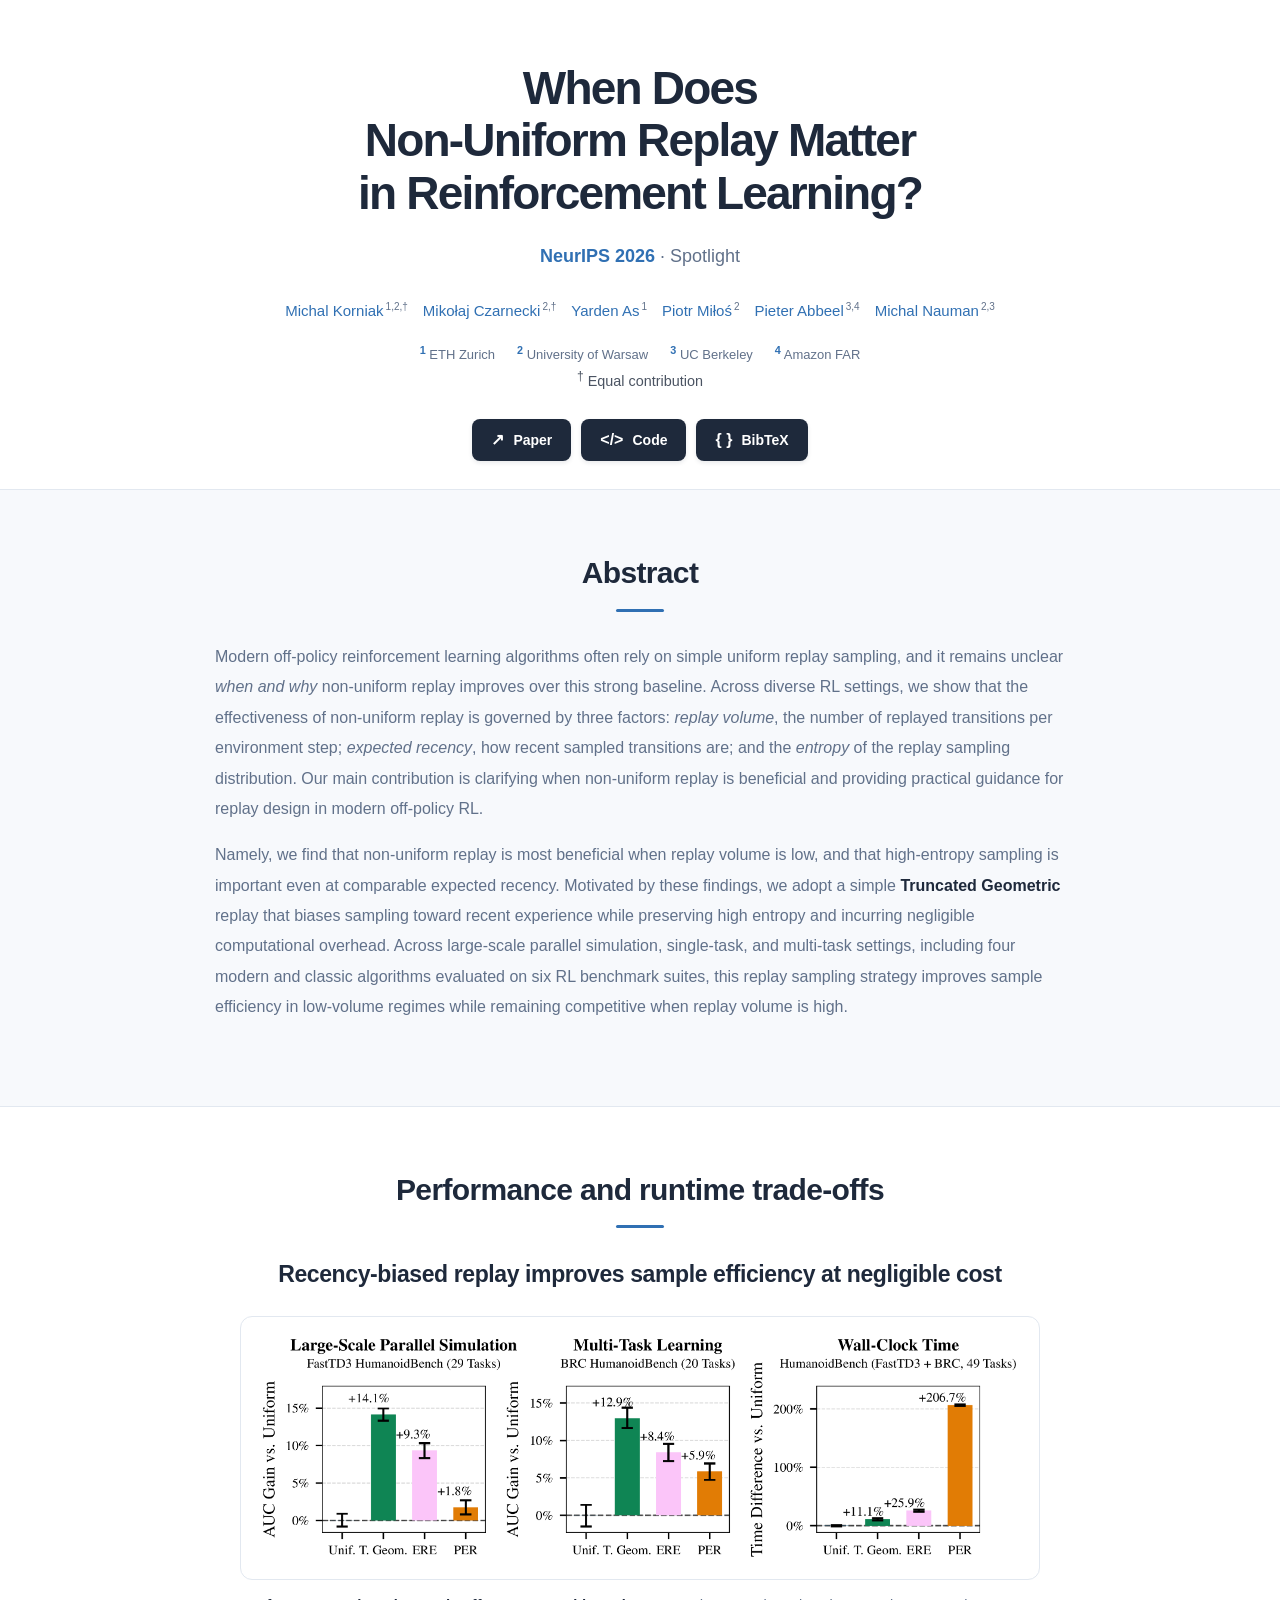
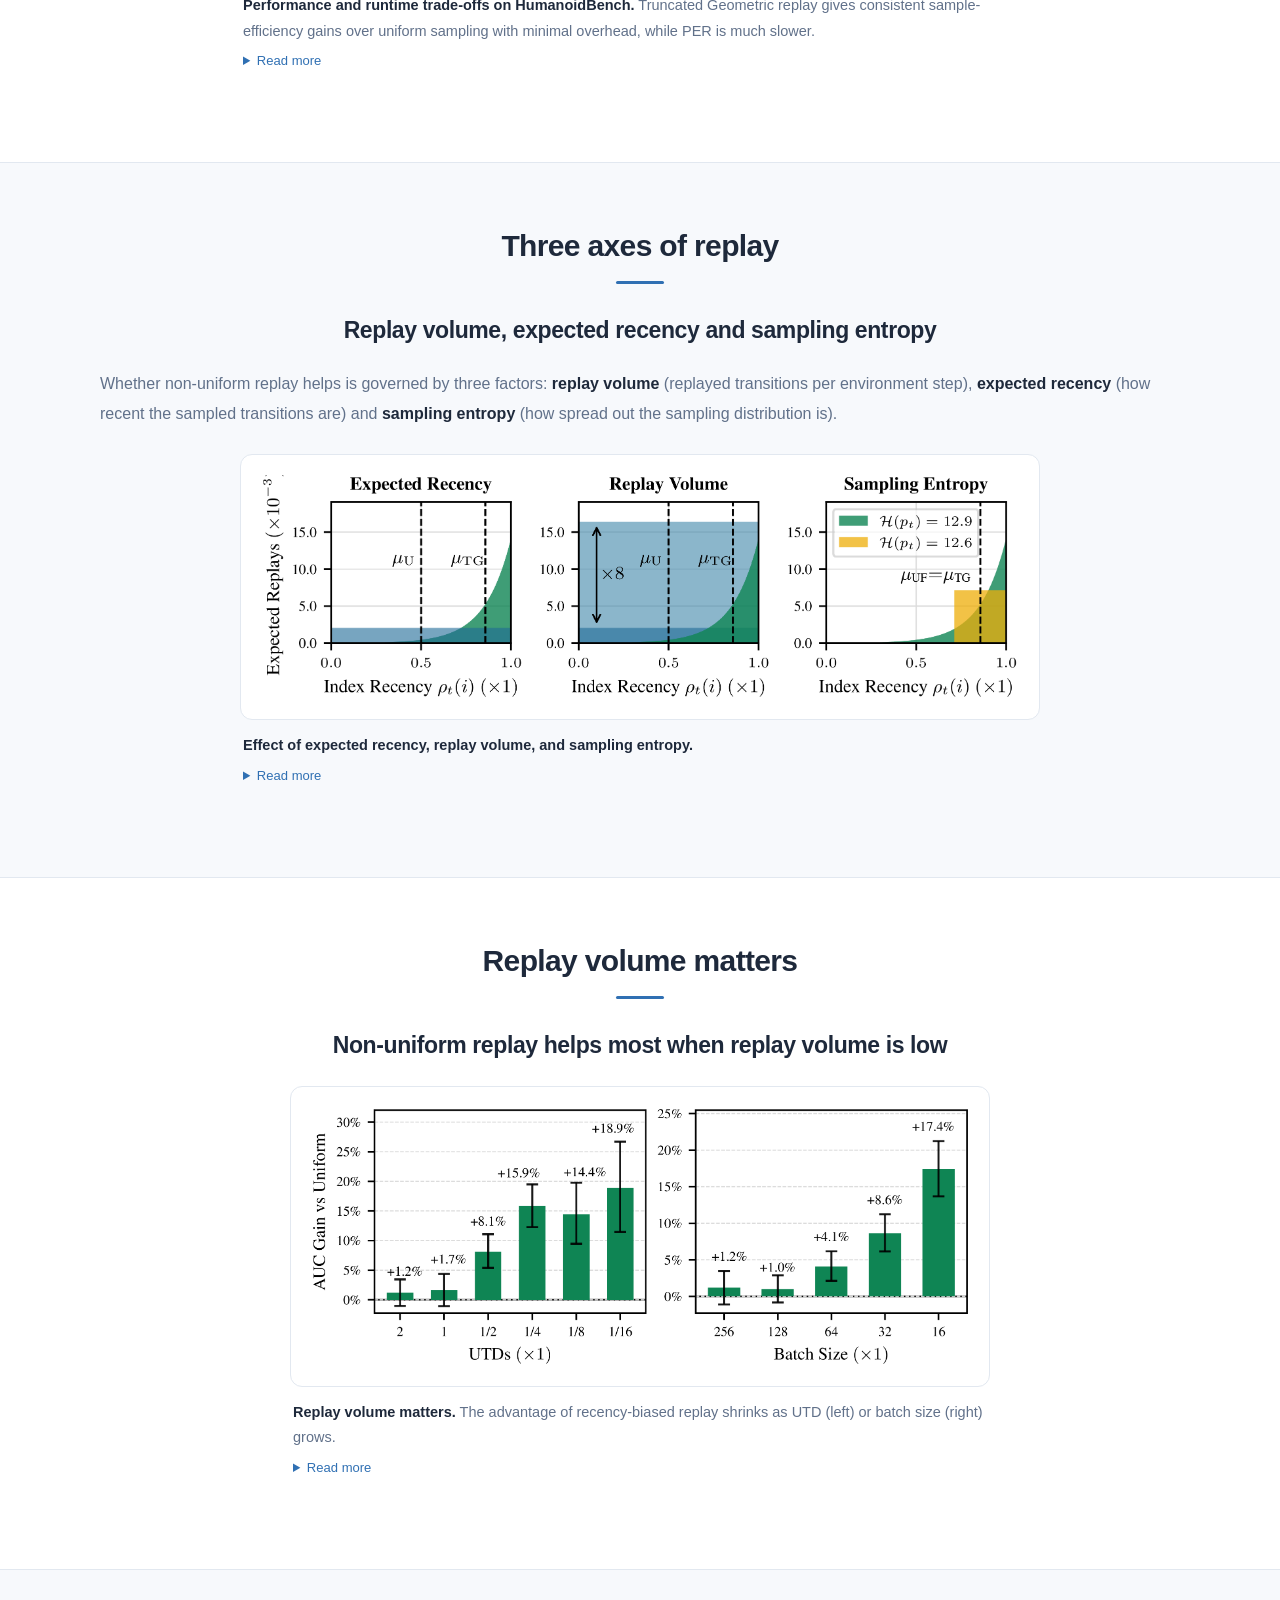
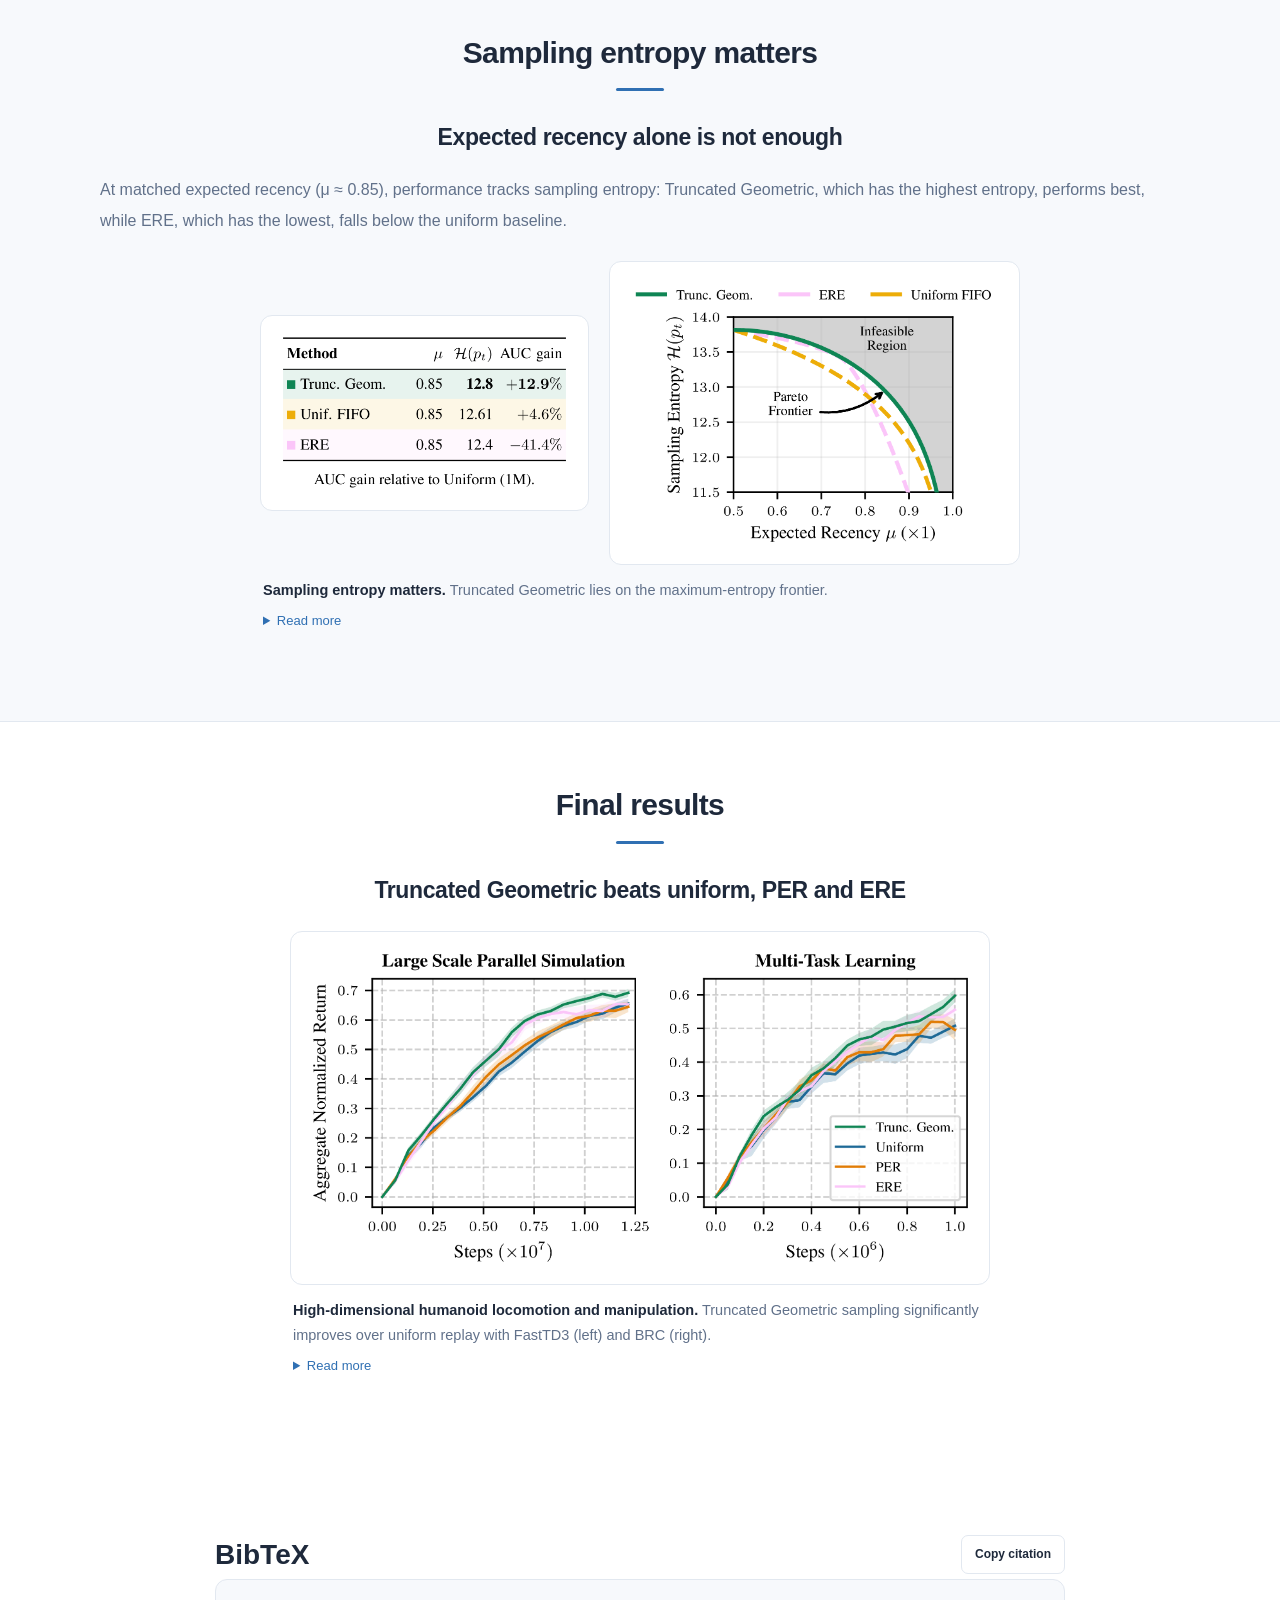
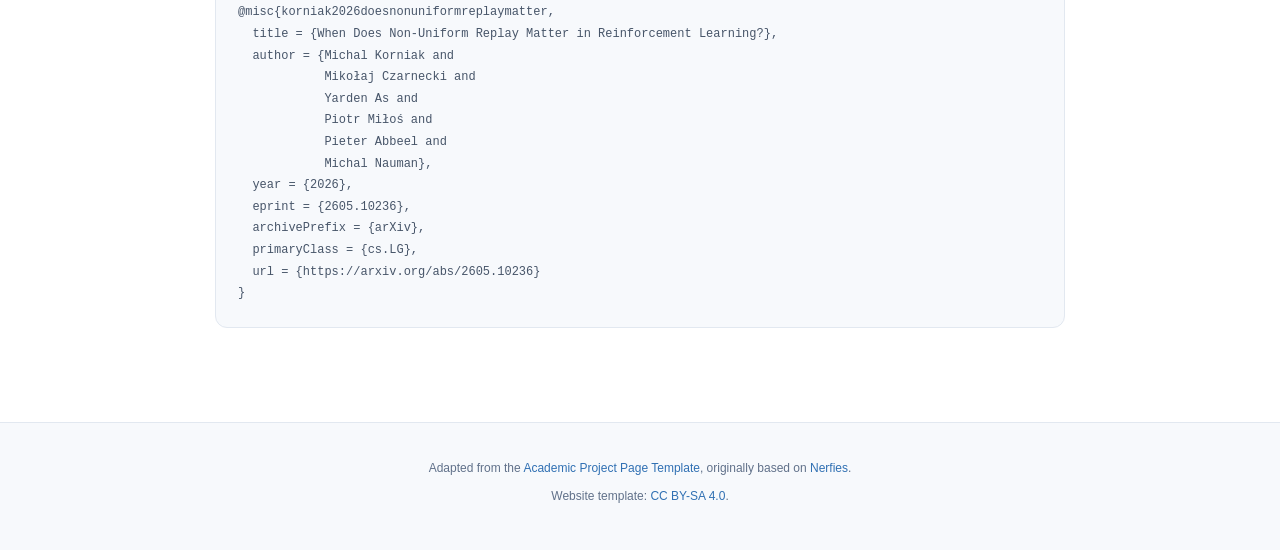
==== index.html @ 4644d15c "Serve site from branch root" ====
<!DOCTYPE html>
<html lang="en">
<head>
  <meta charset="utf-8">
  <meta name="viewport" content="width=device-width, initial-scale=1">
  <title>When Does Non-Uniform Replay Matter in Reinforcement Learning?</title>
  <meta name="description" content="Replay volume, expected recency and sampling entropy determine when non-uniform replay helps off-policy RL. NeurIPS 2026 Spotlight.">
  <meta name="theme-color" content="#3070b3">
  <meta property="og:type" content="article">
  <meta property="og:title" content="When Does Non-Uniform Replay Matter in Reinforcement Learning?">
  <meta property="og:description" content="Replay volume, expected recency and sampling entropy determine when non-uniform replay helps off-policy RL.">
  <meta property="og:url" content="https://m-korniak.github.io/when-does-replay-matter/">
  <meta name="citation_title" content="When Does Non-Uniform Replay Matter in Reinforcement Learning?">
  <meta name="citation_author" content="Michal Korniak">
  <meta name="citation_author" content="Mikołaj Czarnecki">
  <meta name="citation_author" content="Yarden As">
  <meta name="citation_author" content="Piotr Miłoś">
  <meta name="citation_author" content="Pieter Abbeel">
  <meta name="citation_author" content="Michal Nauman">
  <meta name="citation_pdf_url" content="https://arxiv.org/pdf/2605.10236">
  <link rel="canonical" href="https://m-korniak.github.io/when-does-replay-matter/">
  <link rel="icon" href="favicon.ico" sizes="any">
  <link rel="icon" type="image/png" href="static/images/favicon.png">
  <link rel="apple-touch-icon" href="static/images/apple-touch-icon.png">
  <link rel="stylesheet" href="static/css/bulma.min.css">
  <link rel="stylesheet" href="static/css/index.css">
  <script defer src="static/js/index.js"></script>
</head>
<body>
<a class="skip-link" href="#main-content">Skip to content</a>
<main id="main-content">
  <section class="hero" id="top" aria-labelledby="paper-title">
    <div class="hero-body">
      <div class="container is-max-desktop has-text-centered">
        <h1 class="title is-1 publication-title" id="paper-title">When Does <span>Non-Uniform Replay Matter</span> in Reinforcement Learning?</h1>
        <p class="publication-venue">NeurIPS 2026 <span>· Spotlight</span></p>
        <div class="publication-authors"><span class="author"><a href="https://scholar.google.com/citations?user=Yi5a9uAAAAAJ&hl=en">Michal Korniak</a><sup>1,2,†</sup></span>
<span class="author"><a href="https://scholar.google.com/citations?user=FpT_lLkAAAAJ&hl=en">Mikołaj Czarnecki</a><sup>2,†</sup></span>
<span class="author"><a href="https://scholar.google.com/citations?user=Z0qGI_kAAAAJ&hl=en">Yarden As</a><sup>1</sup></span>
<span class="author"><a href="https://scholar.google.com/citations?user=Se68XecAAAAJ&hl=en">Piotr Miłoś</a><sup>2</sup></span>
<span class="author"><a href="https://scholar.google.com/citations?user=vtwH6GkAAAAJ&hl=en">Pieter Abbeel</a><sup>3,4</sup></span>
<span class="author"><a href="https://scholar.google.com/citations?user=GnEVRtQAAAAJ&hl=en">Michal Nauman</a><sup>2,3</sup></span></div>
        <div class="affiliations"><ol><li><sup>1</sup> ETH Zurich</li>
<li><sup>2</sup> University of Warsaw</li>
<li><sup>3</sup> UC Berkeley</li>
<li><sup>4</sup> Amazon FAR</li></ol></div>
        <p class="equal-contribution"><sup>†</sup> Equal contribution</p>
        <div class="publication-links">
          <a class="button is-dark" href="https://arxiv.org/abs/2605.10236"><span aria-hidden="true">↗</span> Paper</a>
          <a class="button is-dark" href="https://github.com/M-Korniak/when-does-replay-matter"><span aria-hidden="true">&lt;/&gt;</span> Code</a>
          <a class="button is-dark" href="#BibTeX"><span aria-hidden="true">{ }</span> BibTeX</a>
        </div>
      </div>
    </div>
  </section>

  <section class="section band" id="abstract" aria-labelledby="abstract-title">
    <div class="container reading-width">
      <h2 class="section-title" id="abstract-title">Abstract</h2>
      <div class="content tldr-copy">
        <p>Modern off-policy reinforcement learning algorithms often rely on simple uniform replay sampling, and it remains unclear <em>when and why</em> non-uniform replay improves over this strong baseline. Across diverse RL settings, we show that the effectiveness of non-uniform replay is governed by three factors: <em>replay volume</em>, the number of replayed transitions per environment step; <em>expected recency</em>, how recent sampled transitions are; and the <em>entropy</em> of the replay sampling distribution. Our main contribution is clarifying when non-uniform replay is beneficial and providing practical guidance for replay design in modern off-policy RL.</p>
        <p>Namely, we find that non-uniform replay is most beneficial when replay volume is low, and that high-entropy sampling is important even at comparable expected recency. Motivated by these findings, we adopt a simple <strong>Truncated Geometric</strong> replay that biases sampling toward recent experience while preserving high entropy and incurring negligible computational overhead. Across large-scale parallel simulation, single-task, and multi-task settings, including four modern and classic algorithms evaluated on six RL benchmark suites, this replay sampling strategy improves sample efficiency in low-volume regimes while remaining competitive when replay volume is high.</p>
      </div>
    </div>
  </section>

  <section class="section" id="overview" aria-labelledby="overview-title">
    <div class="container is-max-desktop">
      <h2 class="section-title" id="overview-title">Performance and runtime trade-offs</h2>
      <p class="section-lead">Recency-biased replay improves sample efficiency at negligible cost</p>
      <figure class="paper-figure"><a class="figure-link" href="static/figures/frontpage.png" data-zoom aria-label="Enlarge: Relative AUC gains over uniform replay for single-task FastTD3, multi-task BRC, and wall-clock time overhead on HumanoidBench."><img src="static/figures/frontpage.png" alt="Relative AUC gains over uniform replay for single-task FastTD3, multi-task BRC, and wall-clock time overhead on HumanoidBench." loading="lazy" decoding="async"><span class="zoom-label" aria-hidden="true">↗ Enlarge figure</span></a><figcaption><strong>Performance and runtime trade-offs on HumanoidBench.</strong> Truncated Geometric replay gives consistent sample-efficiency gains over uniform sampling with minimal overhead, while PER is much slower.<details class="caption-more"><summary>Read more</summary><p>Relative sample efficiency gains measured as area under the learning curve (AUC) for single-task (left) and multi-task BRC (middle), and wall-clock time difference aggregated across both settings (right), compared to uniform sampling. Error bars show 95% stratified bootstrap CI. We report results in large-scale parallel FastTD3 and multi-task BRC because they feature relatively low experience reuse per transition, where non-uniform replay is expected to have the greatest impact.</p></details></figcaption></figure>
    </div>
  </section>

  <section class="section band" id="three-axes" aria-labelledby="three-axes-title">
    <div class="container is-max-desktop">
      <h2 class="section-title" id="three-axes-title">Three axes of replay</h2>
      <p class="section-lead">Replay volume, expected recency and sampling entropy</p>
      <div class="content tldr-copy"><p>Whether non-uniform replay helps is governed by three factors: <strong>replay volume</strong> (replayed transitions per environment step), <strong>expected recency</strong> (how recent the sampled transitions are) and <strong>sampling entropy</strong> (how spread out the sampling distribution is).</p></div>
      <figure class="paper-figure"><a class="figure-link" href="static/figures/three-axes.png" data-zoom aria-label="Enlarge: Effect of expected recency, replay volume, and sampling entropy on replay sampling distributions."><img src="static/figures/three-axes.png" alt="Effect of expected recency, replay volume, and sampling entropy on replay sampling distributions." loading="lazy" decoding="async"><span class="zoom-label" aria-hidden="true">↗ Enlarge figure</span></a><figcaption><strong>Effect of expected recency, replay volume, and sampling entropy.</strong><details class="caption-more"><summary>Read more</summary><p>(Left) By biasing samples toward recent data, the Truncated Geometric sampler achieves substantially higher expected recency than uniform replay. (Middle) Increasing replay volume through UTD or batch size can make uniform replay match or exceed recency-biased sampling in the number of updates applied to recent transitions. (Right) Replay distributions can have the same expected recency but different sampling entropy. The Truncated Geometric sampler achieves recency through a smooth full-support bias, increasing sampling entropy relative to a uniform buffer with the same expected recency; this is comparable to increasing the uniform sampling buffer size by roughly one third.</p></details></figcaption></figure>
    </div>
  </section>

  <section class="section" id="utd" aria-labelledby="utd-title">
    <div class="container is-max-desktop">
      <h2 class="section-title" id="utd-title">Replay volume matters</h2>
      <p class="section-lead">Non-uniform replay helps most when replay volume is low</p>
      <figure class="paper-figure"><a class="figure-link" href="static/figures/utd.png" data-zoom aria-label="Enlarge: Improvement of recency-biased sampling over uniform replay as replay volume is varied through UTD and batch size."><img src="static/figures/utd.png" alt="Improvement of recency-biased sampling over uniform replay as replay volume is varied through UTD and batch size." loading="lazy" decoding="async"><span class="zoom-label" aria-hidden="true">↗ Enlarge figure</span></a><figcaption><strong>Replay volume matters.</strong> The advantage of recency-biased replay shrinks as UTD (left) or batch size (right) grows.<details class="caption-more"><summary>Read more</summary><p>Improvement of recency-biased sampling over uniform replay as replay volume is varied through UTD (left) and batch size (right). In both panels, reducing replay volume increases the advantage of recency-biased replay: when replay volume is high, both methods perform similarly, whereas when replay volume is low, recency-biased sampling yields substantially larger gains. As such, the sampling distribution is especially important in optimization-limited regimes, such as multi-task learning or large-scale parallel simulation. PER follows a similar trend.</p></details></figcaption></figure>
    </div>
  </section>

  <section class="section band" id="entropy" aria-labelledby="entropy-title">
    <div class="container is-max-desktop">
      <h2 class="section-title" id="entropy-title">Sampling entropy matters</h2>
      <p class="section-lead">Expected recency alone is not enough</p>
      <div class="content tldr-copy"><p>At matched expected recency (μ ≈ 0.85), performance tracks sampling entropy: Truncated Geometric, which has the highest entropy, performs best, while ERE, which has the lowest, falls below the uniform baseline.</p></div>
      <figure class="paper-figure entropy-figure"><div class="entropy-row"><img class="entropy-table-img" src="static/figures/entropy-table.png" alt="Table: at matched expected recency 0.85, Truncated Geometric has entropy 12.8 and +12.9% AUC gain, Uniform FIFO 12.61 and +4.6%, ERE 12.4 and −41.4%." loading="lazy" decoding="async"><a class="figure-link" href="static/figures/entropy.png" data-zoom aria-label="Enlarge: Maximum-entropy frontier for a 1M buffer: Truncated Geometric lies on the frontier, while ERE and Uniform FIFO achieve lower entropy at the same expected recency."><img src="static/figures/entropy.png" alt="Maximum-entropy frontier for a 1M buffer: Truncated Geometric lies on the frontier, while ERE and Uniform FIFO achieve lower entropy at the same expected recency." loading="lazy" decoding="async"><span class="zoom-label" aria-hidden="true">↗ Enlarge figure</span></a></div><figcaption><strong>Sampling entropy matters.</strong> Truncated Geometric lies on the maximum-entropy frontier.<details class="caption-more"><summary>Read more</summary><p>ERE, Uniform FIFO (300k), and Truncated Geometric are matched to the same expected recency (μ ≈ 0.85), yet AUC gain relative to the Uniform (1M) baseline differs substantially with the sampling entropy. At this μ, ERE has the lowest entropy and falls below the Uniform baseline, while Truncated Geometric, which has the highest entropy, performs best. Interestingly, Uniform FIFO (300k) also outperforms the larger Uniform baseline despite using a smaller buffer. The plot shows the maximum-entropy frontier for a 1M buffer: among all discrete replay sampling distributions with fixed expected recency, the Truncated Geometric distribution achieves the highest possible sampling entropy. The shaded region above the curve is infeasible. ERE and Uniform FIFO trace lower-entropy tradeoffs across hyperparameter settings, so they obtain recency less efficiently than Truncated Geometric.</p></details></figcaption></figure>
    </div>
  </section>

  <section class="section" id="results" aria-labelledby="results-title">
    <div class="container is-max-desktop">
      <h2 class="section-title" id="results-title">Final results</h2>
      <p class="section-lead">Truncated Geometric beats uniform, PER and ERE</p>
      <figure class="paper-figure"><a class="figure-link" href="static/figures/results.png" data-zoom aria-label="Enlarge: Aggregate return on 29 HumanoidBench tasks with FastTD3 and 20 HumanoidBench tasks with BRC, comparing Uniform, PER, ERE and Truncated Geometric replay."><img src="static/figures/results.png" alt="Aggregate return on 29 HumanoidBench tasks with FastTD3 and 20 HumanoidBench tasks with BRC, comparing Uniform, PER, ERE and Truncated Geometric replay." loading="lazy" decoding="async"><span class="zoom-label" aria-hidden="true">↗ Enlarge figure</span></a><figcaption><strong>High-dimensional humanoid locomotion and manipulation.</strong> Truncated Geometric sampling significantly improves over uniform replay with FastTD3 (left) and BRC (right).<details class="caption-more"><summary>Read more</summary><p>Aggregate mean return across 29 HumanoidBench tasks trained in a parallel simulation setup with FastTD3 (left) and 20 HumanoidBench tasks trained in a multi-task setup with BRC (right). Shaded regions show 95% CIs. Truncated Geometric sampling significantly improves over uniform replay on both benchmarks and outperforms PER and ERE, despite FastTD3 and BRC already being strong optimized baselines. These gains come with negligible computational and complexity overhead relative to uniform sampling.</p></details></figcaption></figure>
    </div>
  </section>

  <section class="section" id="BibTeX" aria-labelledby="citation-title">
    <div class="container reading-width">
      <div class="bibtex-header"><h2 id="citation-title">BibTeX</h2><button class="copy-bibtex-btn" type="button">Copy citation</button></div>
      <pre id="bibtex-code"><code>@misc{korniak2026doesnonuniformreplaymatter,
  title = {When Does Non-Uniform Replay Matter in Reinforcement Learning?},
  author = {Michal Korniak and
            Mikołaj Czarnecki and
            Yarden As and
            Piotr Miłoś and
            Pieter Abbeel and
            Michal Nauman},
  year = {2026},
  eprint = {2605.10236},
  archivePrefix = {arXiv},
  primaryClass = {cs.LG},
  url = {https://arxiv.org/abs/2605.10236}
}</code></pre>
      <p class="copy-status" role="status" aria-live="polite"></p>
    </div>
  </section>
</main>
<footer class="footer"><div class="container reading-width"><p>Adapted from the <a href="https://github.com/eliahuhorwitz/Academic-project-page-template">Academic Project Page Template</a>, originally based on <a href="https://nerfies.github.io/">Nerfies</a>.</p><p>Website template: <a rel="license" href="https://creativecommons.org/licenses/by-sa/4.0/">CC BY-SA 4.0</a>.</p></div></footer>
<a class="scroll-to-top" href="#top" aria-label="Back to top">↑</a>
<dialog id="figure-dialog" aria-labelledby="figure-dialog-title"><div class="dialog-toolbar"><h2 id="figure-dialog-title">Figure</h2><button type="button" class="close-dialog" aria-label="Close enlarged figure">Close ×</button></div><div class="zoom-scroll"><img alt="" id="enlarged-figure"></div><p>Scroll to explore the figure. Press Escape or Close to return.</p></dialog>
</body>
</html>
---- static/css/index.css ----
/* Adapted from the supplied academic project page; see footer for attribution. */
:root {
  --primary:#3070b3;
  --ink:#1e293b;
  --muted:#61718a;
  --light:#f7f9fc;
  --line:#e2e8f0;
  --orange:#c96909;
  --blue:#236a9a;
  --radius:12px;
}
html {
  scroll-behavior:smooth;
  scroll-padding-top:80px;
}
body {
  font-family:Inter,-apple-system,BlinkMacSystemFont,"Segoe UI",sans-serif;
  color:var(--ink);
  font-size:16px;
  line-height:1.75;
  background:#fff;
  -webkit-font-smoothing:antialiased;
}
a {
  color:var(--primary);
  text-decoration:none;
}
a:hover {
  color:#154a82;
  text-decoration:underline;
}
button,a,summary {
  -webkit-tap-highlight-color:transparent;
}
button {
  font:inherit;
  cursor:pointer;
}
a:focus-visible,button:focus-visible,summary:focus-visible {
  outline:3px solid #3070b3;
  outline-offset:5px;
}
strong {
  color:var(--ink);
}
.container.is-max-desktop {
  max-width:1080px!important;
}
.reading-width {
  max-width:850px!important;
  margin-inline:auto;
}
.section {
  padding:64px 24px;
}
.band {
  background:var(--light);
  border-top:1px solid var(--line);
  border-bottom:1px solid var(--line);
}
.hero-body {
  padding:62px 24px 28px;
}
.eyebrow {
  text-transform:uppercase;
  letter-spacing:.16em;
  font-size:12px;
  font-weight:750;
  color:var(--primary);
  margin-bottom:17px;
}
.publication-title {
  font-size:46px!important;
  line-height:1.14!important;
  letter-spacing:-1.8px;
  font-weight:800!important;
  color:var(--ink)!important;
  max-width:1050px;
  margin:0 auto 22px!important;
}
.publication-title span {
  display:block;
}
.publication-venue {
  font-size:18px;
  font-weight:650;
  color:var(--primary);
  margin-bottom:24px;
}
.publication-venue span {
  font-weight:450;
  color:var(--muted);
}
.publication-authors {
  display:flex;
  flex-wrap:wrap;
  justify-content:center;
  column-gap:15px;
  row-gap:4px;
  max-width:1030px;
  margin:auto;
  font-size:15px;
  line-height:1.9;
}
.author {
  white-space:nowrap;
}
.author sup {
  font-size:10px;
  color:var(--muted);
  margin-left:2px;
}
.affiliations {
  margin:17px auto 0;
  max-width:1000px;
  font-size:13px;
  color:var(--muted);
}
.affiliations summary {
  cursor:pointer;
  width:fit-content;
  margin:auto;
  color:var(--muted);
  padding:3px 10px;
}
.affiliations summary:hover {
  color:var(--primary);
}
.affiliations ol {
  list-style:none;
  display:flex;
  flex-wrap:wrap;
  justify-content:center;
  gap:4px 22px;
  margin:0;
  padding:0;
}
.affiliations li {
  line-height:1.6;
}
.affiliations sup {
  color:var(--primary);
  font-weight:700;
}
.publication-links {
  display:flex;
  flex-wrap:wrap;
  justify-content:center;
  gap:10px;
  margin-top:25px;
}
.button.is-dark {
  background:var(--ink);
  border:0;
  border-radius:8px;
  font-size:14px;
  font-weight:600;
  padding:0 19px;
  height:42px;
  gap:9px;
  box-shadow:0 2px 4px #15223618;
  transition:background .2s,transform .2s;
  color:white;
}
.button.is-dark:hover {
  background:var(--primary);
  transform:translateY(-2px);
  text-decoration:none;
}
.button span {
  font-size:16px;
}
.teaser {
  padding:30px 24px 45px;
}
.teaser-layout {
  display:grid;
  grid-template-columns:minmax(0,1fr) 340px;
  gap:48px;
  align-items:center;
}
.teaser-story h2 {
  font-size:42px;
  font-weight:750;
  line-height:1.18;
  letter-spacing:-1px;
  margin:0;
}
.teaser-story h2 span {
  color:var(--primary);
}
.teaser-story>p:not(.eyebrow):not(.micro-caption) {
  color:var(--muted);
  font-size:16px;
  line-height:1.75;
  max-width:540px;
}
.teaser-scenes {
  display:grid;
  grid-template-columns:repeat(3,minmax(0,1fr));
  gap:10px;
  margin-top:28px;
}
.teaser-scenes .scene {
  display:flex;
  flex-direction:column;
  border-radius:8px;
}
.teaser-scenes .scene img {
  aspect-ratio:4/3;
}
.teaser-scenes .scene figcaption {
  display:flex;
  flex:1;
  align-items:center;
  justify-content:center;
  min-height:38px;
  font-size:12px;
  padding:7px 6px;
  background:var(--light);
  color:var(--muted);
  position:static;
  text-align:center;
  line-height:1.5;
}
.micro-caption {
  font-size:11px;
  color:var(--muted);
  margin-top:8px;
}
.teaser-chart {
  width:100%;
  max-width:340px;
  margin:auto;
}
.teaser-chart figcaption {
  font-size:14.5px;
  text-align:center;
  margin-top:10px;
}
.teaser-chart .paper-figure {
  margin:0;
}
.teaser-chart .figure-link {
  padding:5px;
  border:0;
}
.teaser-chart .figure-link:hover {
  box-shadow:none;
}
.teaser-chart .zoom-label {
  right:6px;
  bottom:6px;
}
.section-nav {
  border-top:1px solid var(--line);
  border-bottom:1px solid var(--line);
  background:#fff;
  position:sticky;
  top:0;
  z-index:20;
}
.section-nav>div {
  display:flex;
  justify-content:center;
  gap:35px;
  max-width:1080px;
  margin:auto;
  padding:13px 24px;
}
.section-nav a {
  color:var(--muted);
  font-size:13px;
  font-weight:600;
  white-space:nowrap;
}
.section-nav a:hover {
  color:var(--primary);
}
.section-title {
  text-align:center;
  font-size:30px;
  font-weight:750;
  line-height:1.25;
  margin-bottom:30px;
  letter-spacing:-.65px;
}
.section-title::after {
  content:"";
  display:block;
  width:48px;
  height:3px;
  background:var(--primary);
  border-radius:10px;
  margin:17px auto 0;
}
.section-lead {
  text-align:center;
  font-size:23px;
  line-height:1.4;
  letter-spacing:-.4px;
  font-weight:650;
  margin:0 0 22px;
}
.intro-copy {
  max-width:800px;
  text-align:center;
  margin:0 auto 32px;
  color:var(--muted);
}
.content p,.shape-evidence p {
  color:var(--muted);
  margin-bottom:1.2em;
}
.tldr-copy,.shape-evidence p {
  font-size:16px;
  line-height:1.9;
}
.section-note {
  text-align:center;
  font-size:12px;
  color:var(--muted);
  margin:20px auto 0;
  line-height:1.7;
}
.task-gallery {
  display:grid;
  /* Side columns sized so their images match the training images, given gap == divider padding (+1px border) */
  grid-template-columns:1fr calc((100% - 6px) / 4) calc((100% - 6px) / 4);
  gap:23px;
  margin-top:32px;
}
.task-group h3 {
  text-align:center;
  font-size:16px;
  font-weight:700;
}
.task-group>p {
  text-align:center;
  font-size:11px;
  color:var(--muted);
  margin:4px 0 13px;
}
.task-group+.task-group {
  border-left:1px dashed #cbd5e1;
  padding-left:23px;
}
.scene-grid {
  display:grid;
  grid-template-columns:1fr 1fr;
  gap:8px;
}
.scene-grid.single {
  grid-template-columns:1fr;
}
.scene {
  position:relative;
  overflow:hidden;
  border-radius:6px;
  margin:0;
}
.scene img {
  display:block;
  width:100%;
  height:auto;
  aspect-ratio:624/352;
  object-fit:cover;
}
.scene figcaption {
  position:absolute;
  bottom:0;
  left:0;
  right:0;
  padding:5px 9px;
  background:linear-gradient(transparent,#0f172acc);
  color:#fff;
  font-size:10px;
  font-weight:600;
}
.paper-figure {
  margin:25px 0;
}
.paper-figure:has(+ .section-lead) {
  margin-bottom:45px;
}
.figure-link {
  position:relative;
  display:block;
  background:white;
  border:1px solid var(--line);
  border-radius:var(--radius);
  padding:20px;
  cursor:zoom-in;
  overflow:hidden;
  transition:box-shadow .2s;
}
.figure-link:hover {
  box-shadow:0 5px 20px #1e293b0d;
}
.figure-link img {
  width:100%;
  display:block;
  height:auto;
}
.zoom-label {
  position:absolute;
  bottom:8px;
  right:12px;
  font-size:10px;
  line-height:1.6;
  color:var(--muted);
  background:#ffffffed;
  padding:2px 5px;
  border-radius:4px;
  opacity:0;
  transition:opacity .2s;
}
.figure-link:hover .zoom-label,.figure-link:focus-visible .zoom-label {
  opacity:1;
}
.paper-figure figcaption {
  font-size:14.5px;
  line-height:1.75;
  color:var(--muted);
  margin:13px 3px 0;
}
.paper-figure figcaption a {
  white-space:nowrap;
}
.result-detail {
  display:grid;
  grid-template-columns:.85fr 1.15fr;
  gap:45px;
  align-items:center;
  border-top:1px solid var(--line);
  padding-top:42px;
  margin-top:45px;
}
.result-detail h3 {
  font-size:25px;
  line-height:1.3;
  letter-spacing:-.5px;
  font-weight:700;
  margin-bottom:18px;
}
.result-detail .paper-figure {
  margin:0;
}
.result-part-title {
  border-top:1px solid var(--line);
  padding-top:42px;
  margin-top:45px;
  text-align:center;
  font-size:25px;
  line-height:1.3;
  letter-spacing:-.5px;
  font-weight:700;
}
.takeaways p {
  position:relative;
  padding-left:55px;
  color:var(--muted);
  margin:0 0 26px;
}
.takeaways span {
  position:absolute;
  top:0;
  left:0;
  font-size:14px;
  font-weight:700;
  color:var(--primary);
}
.takeaways strong {
  display:block;
  font-size:19px;
  margin-bottom:5px;
}
.bibtex-header {
  display:flex;
  align-items:center;
  justify-content:space-between;
  gap:15px;
}
.bibtex-header h2 {
  font-size:28px;
  font-weight:700;
}
.copy-bibtex-btn,.close-dialog {
  border:1px solid var(--line);
  border-radius:7px;
  background:#fff;
  color:var(--ink);
  padding:8px 13px;
  font-size:12px;
  font-weight:600;
}
.copy-bibtex-btn:hover,.close-dialog:hover {
  background:var(--light);
}
.citation-note {
  font-size:12px;
  color:var(--muted);
  margin:8px 0 16px;
}
pre {
  background:var(--light);
  border:1px solid var(--line);
  border-radius:var(--radius);
  padding:22px;
  font-size:12px;
  line-height:1.8;
  color:#475569;
  white-space:pre-wrap;
  overflow-wrap:anywhere;
  max-height:355px;
  overflow:auto;
}
pre code {
  font-size:inherit;
  color:inherit;
}
.copy-status {
  font-size:12px;
  color:var(--primary);
  min-height:22px;
  margin-top:8px;
}
.footer {
  background:var(--light);
  border-top:1px solid var(--line);
  padding:35px 24px;
}
.footer p {
  font-size:12px;
  line-height:1.8;
  color:var(--muted);
  text-align:center;
  margin-bottom:7px;
}
.scroll-to-top {
  display:none;
  position:fixed;
  right:23px;
  bottom:22px;
  width:40px;
  height:40px;
  align-items:center;
  justify-content:center;
  border-radius:50%;
  background:var(--ink);
  color:white;
  box-shadow:0 3px 12px #0002;
  z-index:25;
}
.scroll-to-top.visible {
  display:flex;
}
.scroll-to-top:hover {
  background:var(--primary);
  color:white;
  text-decoration:none;
}
.skip-link {
  position:fixed;
  left:12px;
  top:-100px;
  z-index:100;
  background:white;
  padding:12px 20px;
  border:2px solid var(--primary);
}
.skip-link:focus {
  top:12px;
}
#figure-dialog {
  width:min(1250px,96vw);
  max-height:94dvh;
  border:1px solid var(--line);
  border-radius:12px;
  padding:20px;
  margin:auto;
  color:var(--ink);
  box-shadow:0 20px 80px #0003;
}
#figure-dialog::backdrop {
  background:#0f172bbf;
  backdrop-filter:blur(3px);
}
.dialog-toolbar {
  display:flex;
  align-items:center;
  justify-content:space-between;
  gap:24px;
  margin-bottom:18px;
}
.dialog-toolbar h2 {
  font-size:14px;
  line-height:1.5;
  max-width:950px;
}
.close-dialog {
  flex-shrink:0;
}
.zoom-scroll {
  overflow:auto;
  max-height:70dvh;
  background:white;
}
.zoom-scroll img {
  display:block;
  width:100%;
  height:auto;
  min-width:750px;
}
.zoom-scroll img.portrait {
  min-width:0;
  max-width:600px;
  margin:auto;
}
#figure-dialog>p {
  font-size:12px;
  color:var(--muted);
  margin-top:12px;
}
body.figure-open {
  overflow:hidden;
}
@media(min-width:1400px) {
  .hero-body {
    padding-top:70px;
  }
}
@media(max-width:900px) {
  .publication-title {
    font-size:39px!important;
  }
  .publication-title span {
    display:inline;
  }
  .publication-authors {
    font-size:14px;
    column-gap:13px;
  }
  .teaser-layout {
    gap:30px;
    grid-template-columns:1.25fr 1fr;
  }
  .teaser-story h2 {
    font-size:32px;
  }
  .teaser-story>p:not(.eyebrow):not(.micro-caption) {
    font-size:14px;
  }
  .task-gallery {
    gap:12px;
  }
  .task-group+.task-group {
    padding-left:12px;
  }
  .task-group>p {
    font-size:10px;
  }
  .result-detail {
    gap:28px;
  }
}
@media(max-width:650px) {
  html {
    scroll-padding-top:70px;
  }
  .section {
    padding:44px 20px;
  }
  .hero-body {
    padding:38px 20px 18px;
  }
  .publication-title {
    font-size:32px!important;
    line-height:1.16!important;
    letter-spacing:-1.1px;
    margin-bottom:18px!important;
  }
  .eyebrow {
    font-size:10px;
    margin-bottom:14px;
  }
  .publication-venue {
    font-size:15px;
    margin-bottom:19px;
  }
  .publication-authors {
    font-size:12px;
    column-gap:11px;
    row-gap:3px;
    line-height:1.85;
  }
  .author sup {
    font-size:8px;
  }
  .affiliations {
    font-size:11px;
    margin-top:14px;
  }
  .affiliations ol {
    grid-template-columns:1fr;
    gap:7px;
    padding:15px;
  }
  .publication-links {
    gap:8px;
    margin-top:20px;
  }
  .button.is-dark {
    height:38px;
    font-size:12px;
    padding:0 13px;
    gap:7px;
  }
  .button span {
    font-size:13px;
  }
  .teaser {
    padding-top:25px;
    padding-bottom:32px;
  }
  .teaser-layout {
    grid-template-columns:1fr;
    gap:25px;
  }
  .teaser-story h2 {
    font-size:30px;
  }
  .teaser-story {
    text-align:center;
  }
  .teaser-story>p:not(.eyebrow):not(.micro-caption) {
    font-size:14px;
  }
  .teaser-scenes {
    margin-top:20px;
    gap:6px;
  }
  .teaser-scenes .scene figcaption {
    font-size:10px;
  }
  .teaser-chart {
    width:270px;
    max-width:90%;
  }
  .teaser-chart figcaption {
    font-size:13px;
  }
  .section-nav>div {
    justify-content:flex-start;
    overflow-x:auto;
    gap:24px;
    padding:12px 20px;
    scrollbar-width:none;
  }
  .section-nav>div::-webkit-scrollbar {
    display:none;
  }
  .section-nav a {
    font-size:12px;
  }
  .section-title {
    font-size:26px;
    margin-bottom:25px;
  }
  .section-lead {
    font-size:21px;
  }
  .content,.tldr-copy,.intro-copy,.shape-evidence p {
    font-size:14px;
    line-height:1.85;
  }
  .intro-copy {
    text-align:left;
  }
  .section-note {
    font-size:11px;
  }
  .task-gallery {
    grid-template-columns:1fr 1fr;
    gap:24px 8px;
  }
  .task-group.training {
    grid-column:1/-1;
  }
  .task-group+.task-group {
    padding-left:0;
    border-left:0;
  }
  .task-group h3 {
    font-size:14px;
  }
  .task-group>p {
    font-size:10px;
  }
  .task-group.training .scene figcaption {
    font-size:11px;
  }
  .figure-link {
    padding:10px;
    border-radius:8px;
  }
  .paper-figure figcaption {
    font-size:13px;
    line-height:1.7;
  }
  .zoom-label {
    opacity:1;
    font-size:8px;
    bottom:2px;
    right:5px;
    padding:0 3px;
  }
  .result-detail {
    grid-template-columns:1fr;
    gap:23px;
    padding-top:30px;
    margin-top:32px;
  }
  .result-detail h3,.result-part-title {
    font-size:23px;
  }
  .result-part-title {
    padding-top:30px;
    margin-top:32px;
  }
  .takeaways p {
    font-size:14px;
    padding-left:37px;
  }
  .takeaways strong {
    font-size:17px;
  }
  .bibtex-header h2 {
    font-size:26px;
  }
  pre {
    font-size:10px;
    padding:15px;
    max-height:320px;
  }
  .footer {
    padding:27px 20px;
  }
  .footer p {
    font-size:10px;
  }
  .scroll-to-top {
    right:14px;
    bottom:14px;
    width:36px;
    height:36px;
  }
  #figure-dialog {
    padding:14px;
  }
  .dialog-toolbar {
    gap:10px;
  }
  .dialog-toolbar h2 {
    font-size:11px;
  }
  .close-dialog {
    font-size:11px;
    padding:8px;
  }
  .zoom-scroll {
    max-height:65dvh;
  }
}
.shape-evidence {
  display:grid;
  grid-template-columns:minmax(0,1fr);
  gap:14px;
  margin:30px 0 38px;
}
.shape-evidence .paper-figure {
  margin:0;
}
.shape-evidence p {
  margin-bottom:18px;
}
.added-categories {
  scroll-margin-top:100px;
  display:grid;
  grid-template-columns:repeat(4,minmax(0,1fr));
  gap:10px;
  max-width:50%;
  padding:0;
  margin:18px auto 24px;
  list-style:none;
}
.added-categories li {
  overflow:hidden;
  border:1px solid #efd7ba;
  border-radius:8px;
  background:#fff8ef;
  color:#87500f;
  font-size:12px;
  font-weight:650;
  text-align:center;
}
.added-categories li > span {
  display:flex;
  align-items:center;
  justify-content:center;
  min-height:48px;
  padding:6px;
  line-height:1.35;
}
.object-photo {
  position:relative;
  aspect-ratio:1;
  overflow:hidden;
  background:linear-gradient(145deg,#f3f5f7,#dfe5ec);
}
.object-photo img {
  display:block;
  width:100%;
  height:100%;
  padding:6px;
  object-fit:contain;
  filter:drop-shadow(0 5px 4px rgb(23 35 49 / 12%));
}
@media(max-width:480px) {
  .added-categories {
    grid-template-columns:repeat(2,minmax(0,1fr));
  }
}
.rollout-blocks {
  scroll-margin-top:75px;
  max-width:860px;
  margin-inline:auto;
}
.rollout-viewer + .rollout-viewer {
  margin-top:24px;
}
.rollout-carousel-controls:not([hidden]) {
  display:grid;
  grid-template-columns:38px minmax(0,1fr) 38px;
  gap:10px;
  align-items:stretch;
  margin-bottom:12px;
}
.rollout-carousel-tabs {
  display:flex;
  gap:6px;
  padding:4px;
  border-radius:9px;
  background:#edf1f6;
}
.rollout-carousel-tabs button {
  flex:1;
  border:0;
  border-radius:6px;
  padding:6px 10px;
  font-size:13px;
  font-weight:650;
  color:var(--muted);
  background:transparent;
  line-height:1.4;
}
.rollout-carousel-tabs button[aria-selected="true"] {
  background:#fff;
  color:var(--primary);
  box-shadow:0 1px 4px rgb(23 35 49 / 10%);
}
.rollout-arrow {
  border:1px solid var(--line);
  border-radius:8px;
  background:#fff;
  color:var(--ink);
  font-size:20px;
  padding:0;
}
.rollout-arrow:hover {
  border-color:var(--primary);
  color:var(--primary);
}
.is-carousel .rollout-viewer {
  margin-top:0;
}
.is-carousel .rollout-viewer[hidden] {
  display:none;
}
.is-carousel .rollout-block-heading {
  min-height:88px;
}
.is-carousel .rollout-video {
  max-height:calc(100svh - 330px);
}
.rollout-block-heading h3 {
  font-size:23px;
  font-weight:750;
  margin:0 0 8px;
}
.rollout-block-heading > p {
  font-size:14px;
  line-height:1.5;
  margin:0 0 12px;
}
.rollout-viewer {
  border:1px solid var(--line);
  border-radius:var(--radius);
  padding:16px;
  background:var(--light);
}
.rollout-toolbar,.rollout-objects {
  display:flex;
  flex-wrap:wrap;
  gap:7px;
}
.rollout-toolbar {
  margin-bottom:12px;
}
.rollout-toolbar button {
  border:1px solid #cdd7e4;
  border-radius:6px;
  padding:5px 10px;
  color:var(--ink);
  background:#fff;
  font-size:13px;
  font-weight:600;
}
.rollout-toolbar button[aria-pressed="true"] {
  color:#fff;
  border-color:var(--primary);
  background:var(--primary);
}
.rollout-toolbar button:disabled {
  opacity:.45;
  cursor:default;
}
.rollout-video {
  display:block;
  width:auto;
  max-width:100%;
  height:auto;
  max-height:calc(100svh - 280px);
  margin-inline:auto;
  border-radius:7px;
  background:#0c141d;
}
.rollout-note {
  color:var(--muted);
  font-size:12px;
  line-height:1.7;
}
.rollout-viewer > .rollout-note {
  margin:8px 0 0;
  text-align:right;
}
@media(max-width:760px) {
  .shape-evidence {
    margin-top:24px;
  }
  .added-categories {
    max-width:none;
  }
  .rollout-viewer {
    padding:13px;
  }
  .rollout-toolbar button {
    padding:6px 9px;
    font-size:12px;
  }
  .rollout-video {
    width:100%;
    max-height:none;
  }
  .is-carousel .rollout-video {
    max-height:none;
  }
  .is-carousel .rollout-block-heading {
    min-height:0;
  }
  .rollout-note {
    font-size:12px;
  }
}
@media(prefers-reduced-motion:reduce) {
  html {
    scroll-behavior:auto;
  }
  *,*::before,*::after {
    transition:none!important;
    animation:none!important;
  }
}
@media(max-width:650px) {
  .publication-links {
    display:grid;
    grid-template-columns:repeat(2,1fr);
    max-width:280px;
    margin-inline:auto;
  }
  .zoom-label {
    position:static;
    display:block;
    text-align:right;
    margin-top:7px;
    opacity:1;
    font-size:9px;
    padding:0;
  }
  .teaser-scenes .scene {
    display:flex;
    flex-direction:column;
  }
  .teaser-scenes .scene figcaption {
    flex:1;
  }
}

.equal-contribution {
  margin: 0 0 1rem;
  font-size: 0.9rem;
  opacity: 0.8;
}

.caption-more {
  margin-top: 6px;
}
.caption-more summary {
  cursor: pointer;
  width: fit-content;
  color: var(--primary);
  font-size: 0.9em;
}
.caption-more p {
  margin: 8px 0 0;
}
.entropy-row {
  display: grid;
  grid-template-columns: 1.15fr 1fr;
  gap: 20px;
  align-items: center;
}
.entropy-table-img {
  width: 100%;
  height: auto;
  background: white;
  border: 1px solid var(--line);
  border-radius: var(--radius);
  padding: 16px;
}
@media (max-width: 650px) {
  .entropy-row {
    grid-template-columns: 1fr;
  }
}

#utd .paper-figure,
#results .paper-figure {
  max-width: 700px;
  margin-left: auto;
  margin-right: auto;
}
#entropy .entropy-figure {
  max-width: 760px;
  margin-left: auto;
  margin-right: auto;
}
.entropy-row {
  grid-template-columns: 0.8fr 1fr;
}
.entropy-table-img {
  padding: 10px;
}

.author sup {
  line-height: 0;
}

#overview .paper-figure,
#three-axes .paper-figure {
  max-width: 800px;
  margin-left: auto;
  margin-right: auto;
}
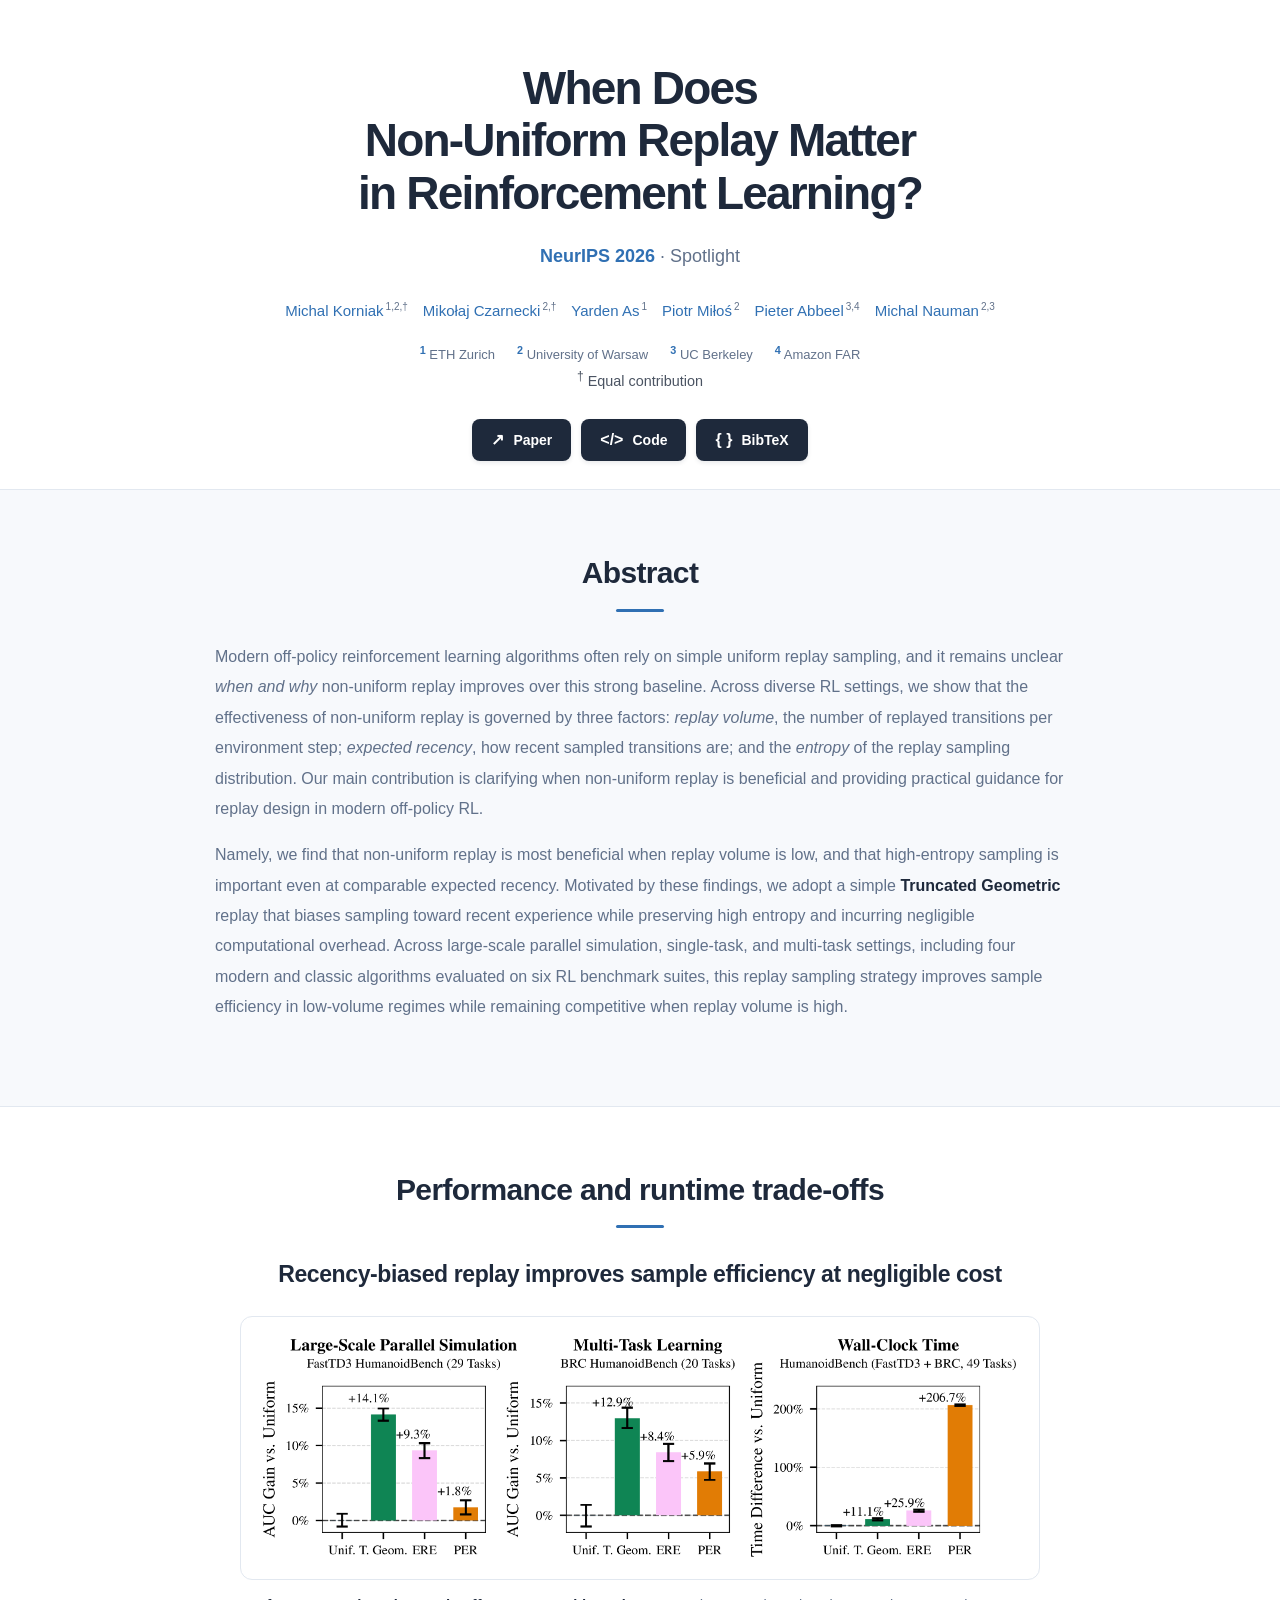
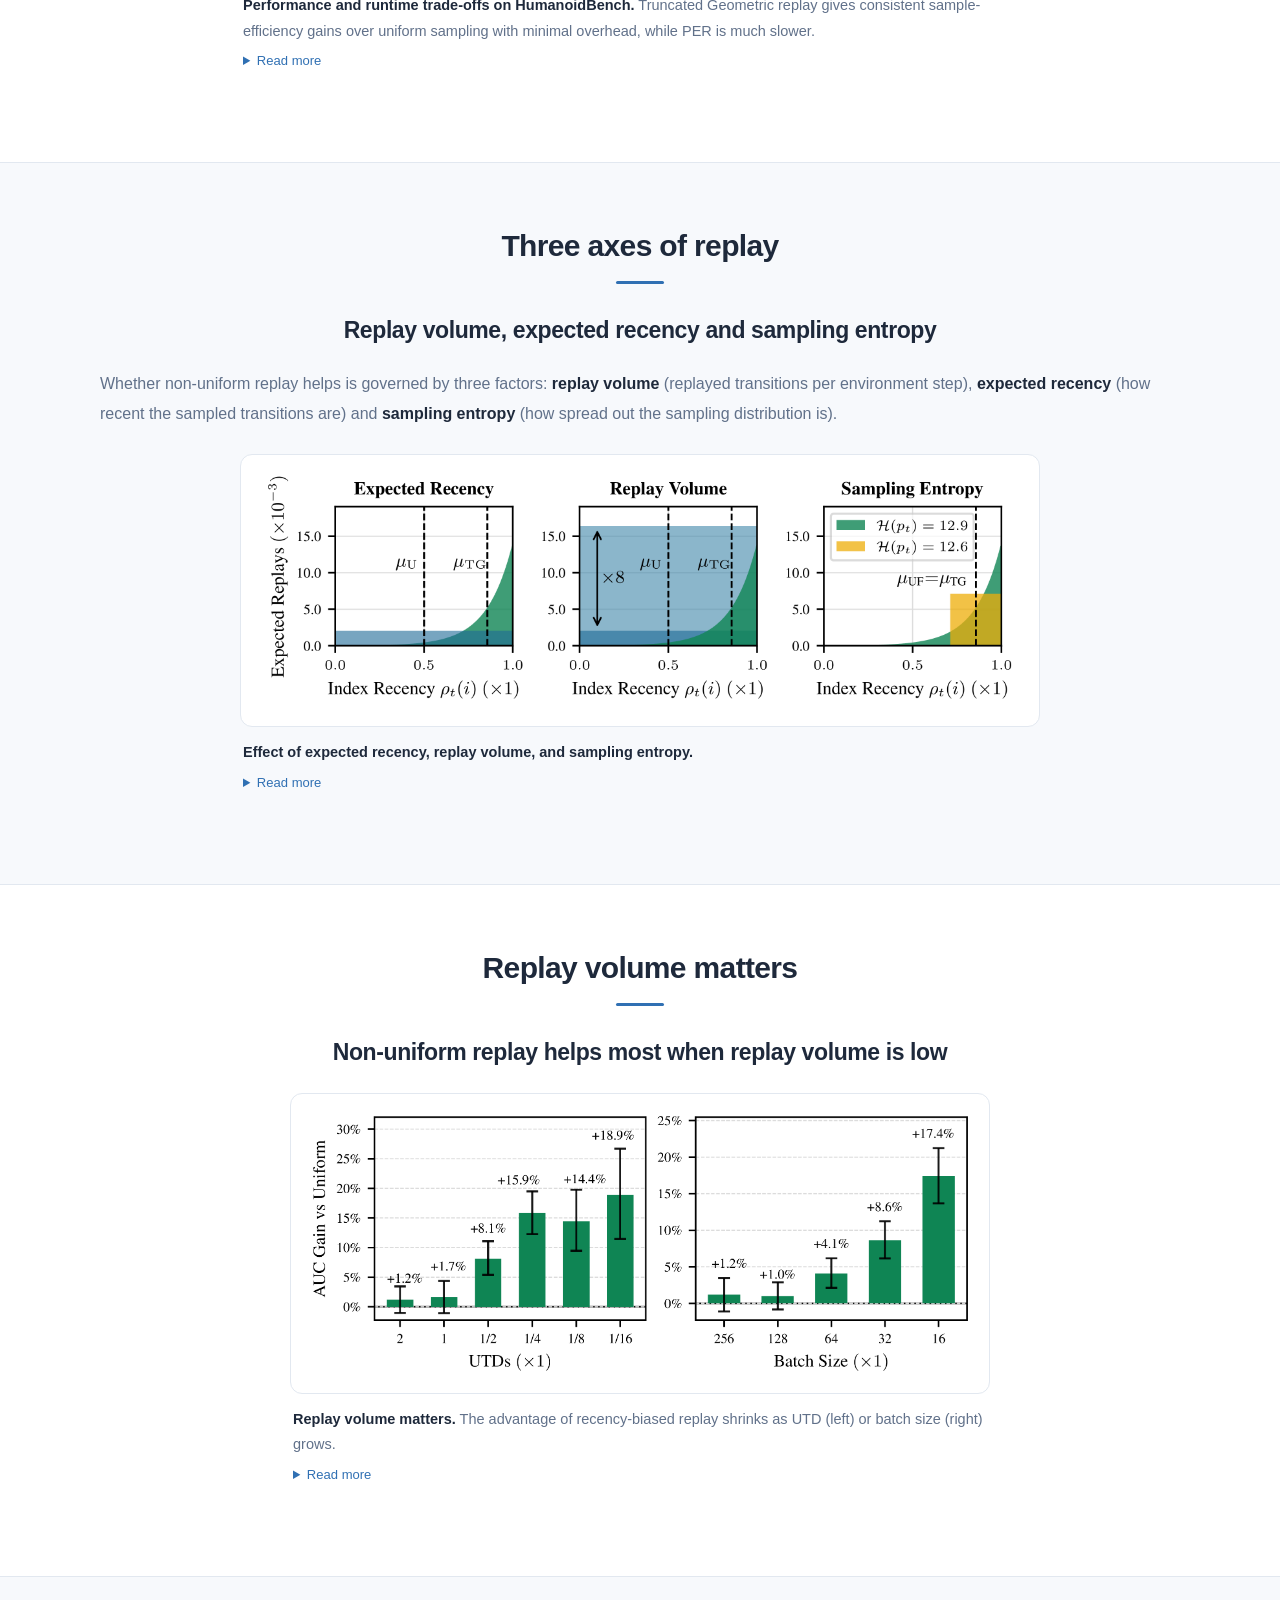
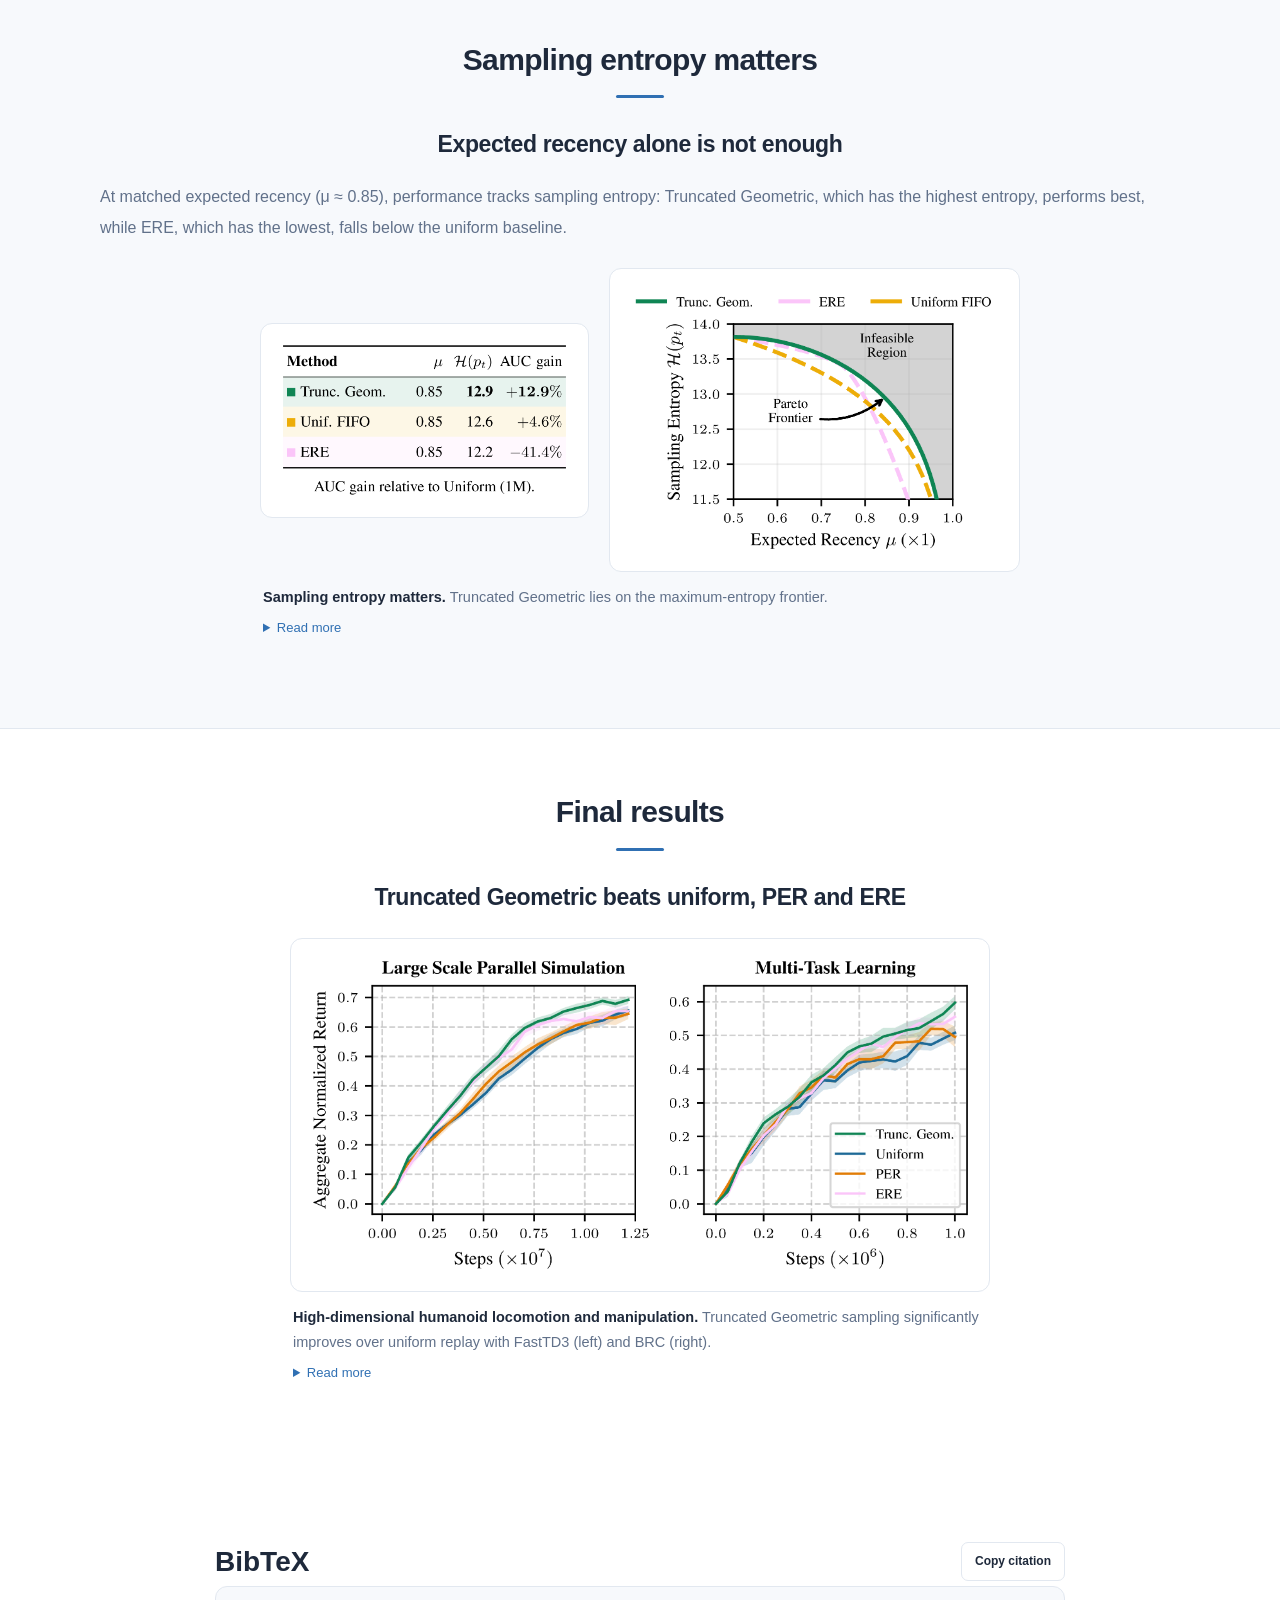
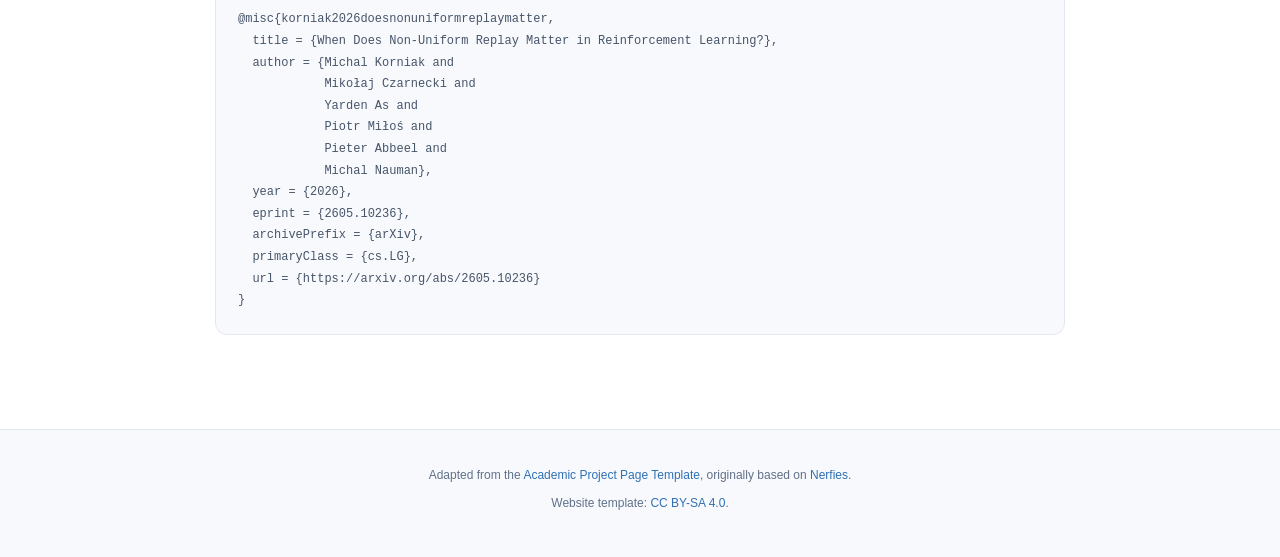
==== commit 82ff7ddc: "Update sampling figure, entropy table and front-page caption" ====
--- a/index.html
+++ b/index.html
@@ -68,7 +68,7 @@
     <div class="container is-max-desktop">
       <h2 class="section-title" id="overview-title">Performance and runtime trade-offs</h2>
       <p class="section-lead">Recency-biased replay improves sample efficiency at negligible cost</p>
-      <figure class="paper-figure"><a class="figure-link" href="static/figures/frontpage.png" data-zoom aria-label="Enlarge: Relative AUC gains over uniform replay for single-task FastTD3, multi-task BRC, and wall-clock time overhead on HumanoidBench."><img src="static/figures/frontpage.png" alt="Relative AUC gains over uniform replay for single-task FastTD3, multi-task BRC, and wall-clock time overhead on HumanoidBench." loading="lazy" decoding="async"><span class="zoom-label" aria-hidden="true">↗ Enlarge figure</span></a><figcaption><strong>Performance and runtime trade-offs on HumanoidBench.</strong> Truncated Geometric replay gives consistent sample-efficiency gains over uniform sampling with minimal overhead, while PER is much slower.<details class="caption-more"><summary>Read more</summary><p>Relative sample efficiency gains measured as area under the learning curve (AUC) for single-task (left) and multi-task BRC (middle), and wall-clock time difference aggregated across both settings (right), compared to uniform sampling. Error bars show 95% stratified bootstrap CI. We report results in large-scale parallel FastTD3 and multi-task BRC because they feature relatively low experience reuse per transition, where non-uniform replay is expected to have the greatest impact.</p></details></figcaption></figure>
+      <figure class="paper-figure"><a class="figure-link" href="static/figures/frontpage.png" data-zoom aria-label="Enlarge: Relative AUC gains over uniform replay for single-task FastTD3, multi-task BRC, and wall-clock time overhead on HumanoidBench."><img src="static/figures/frontpage.png" alt="Relative AUC gains over uniform replay for single-task FastTD3, multi-task BRC, and wall-clock time overhead on HumanoidBench." loading="lazy" decoding="async"><span class="zoom-label" aria-hidden="true">↗ Enlarge figure</span></a><figcaption><strong>Performance and runtime trade-offs on HumanoidBench.</strong> Truncated Geometric replay gives consistent sample-efficiency gains over uniform sampling with minimal overhead, while PER is much slower.<details class="caption-more"><summary>Read more</summary><p>Relative sample efficiency gains measured as area under the learning curve (AUC) for large-scale parallel simulation FastTD3 (left) and multi-task BRC (middle), and wall-clock time difference aggregated across both settings (right), compared to uniform sampling. Error bars show 95% stratified bootstrap CI. We report results in large-scale parallel FastTD3 and multi-task BRC because they feature relatively low experience reuse per transition, where non-uniform replay is expected to have the greatest impact.</p></details></figcaption></figure>
     </div>
   </section>
 
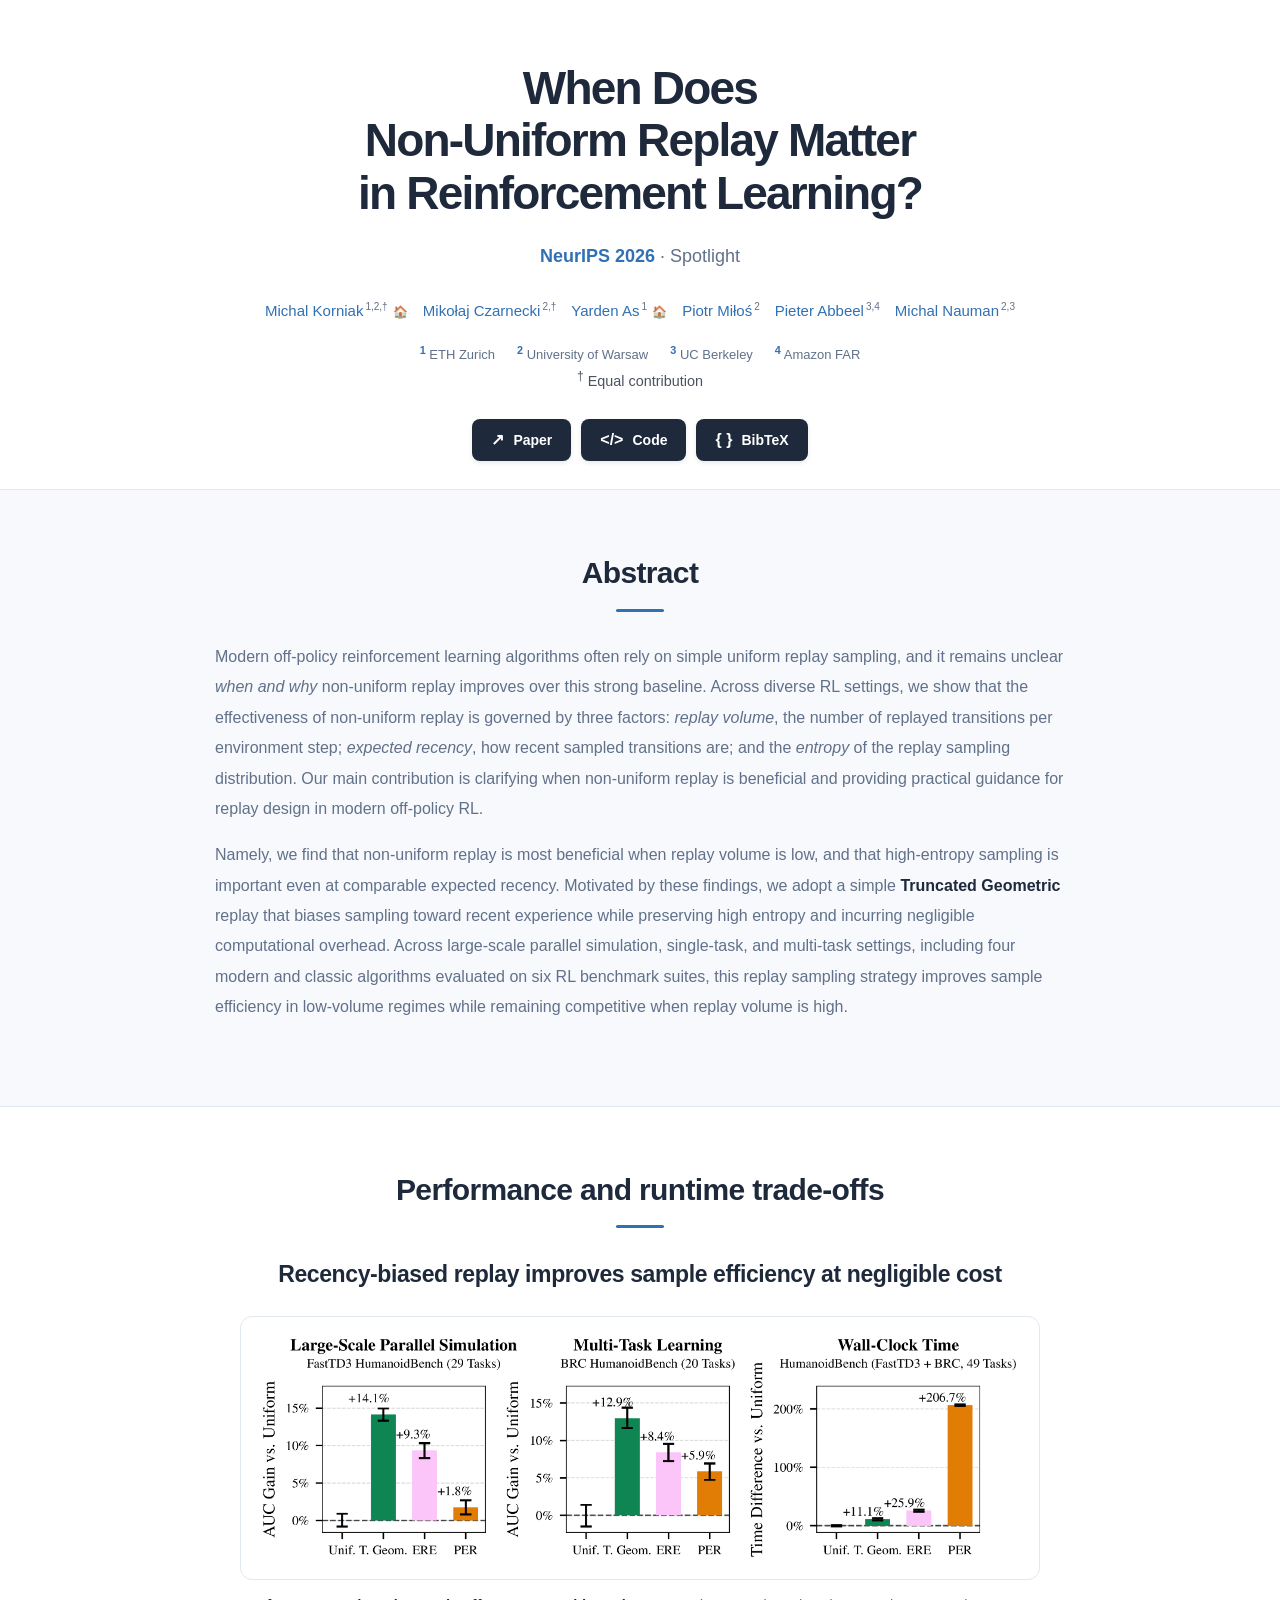
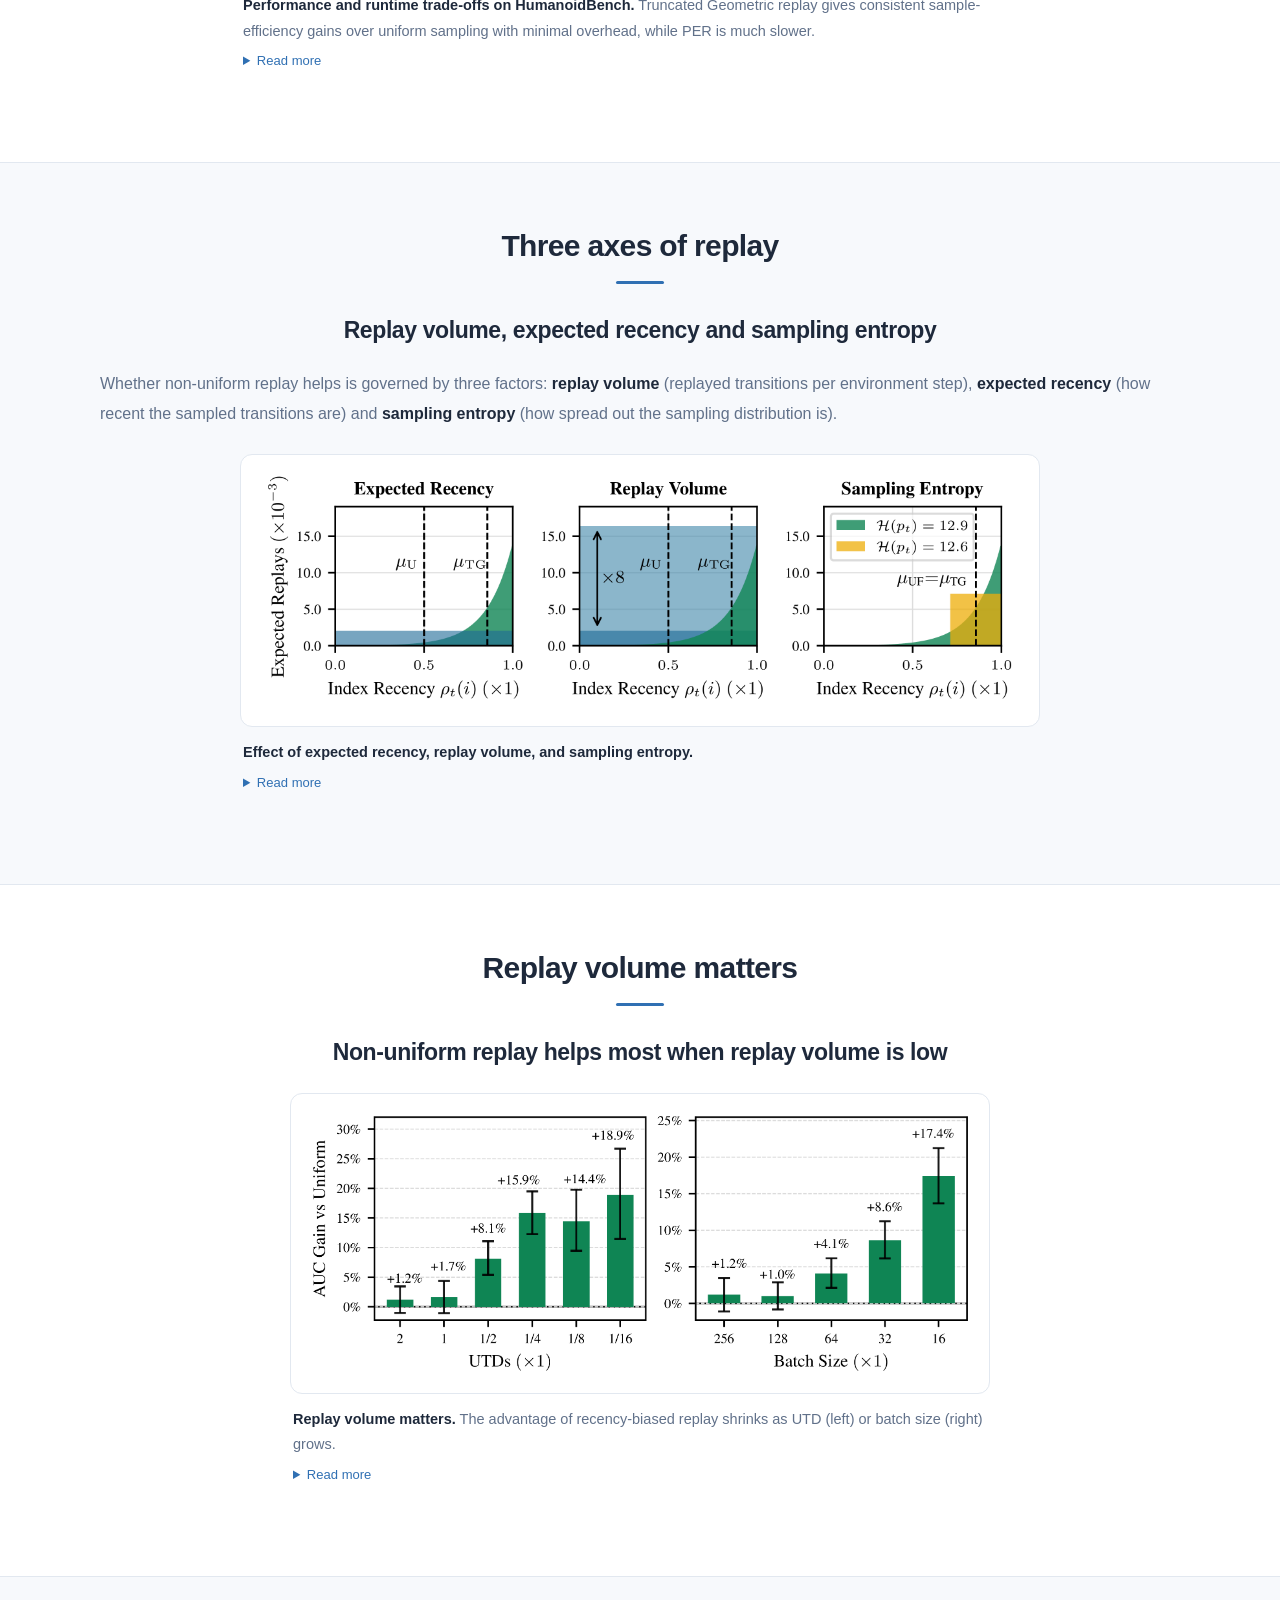
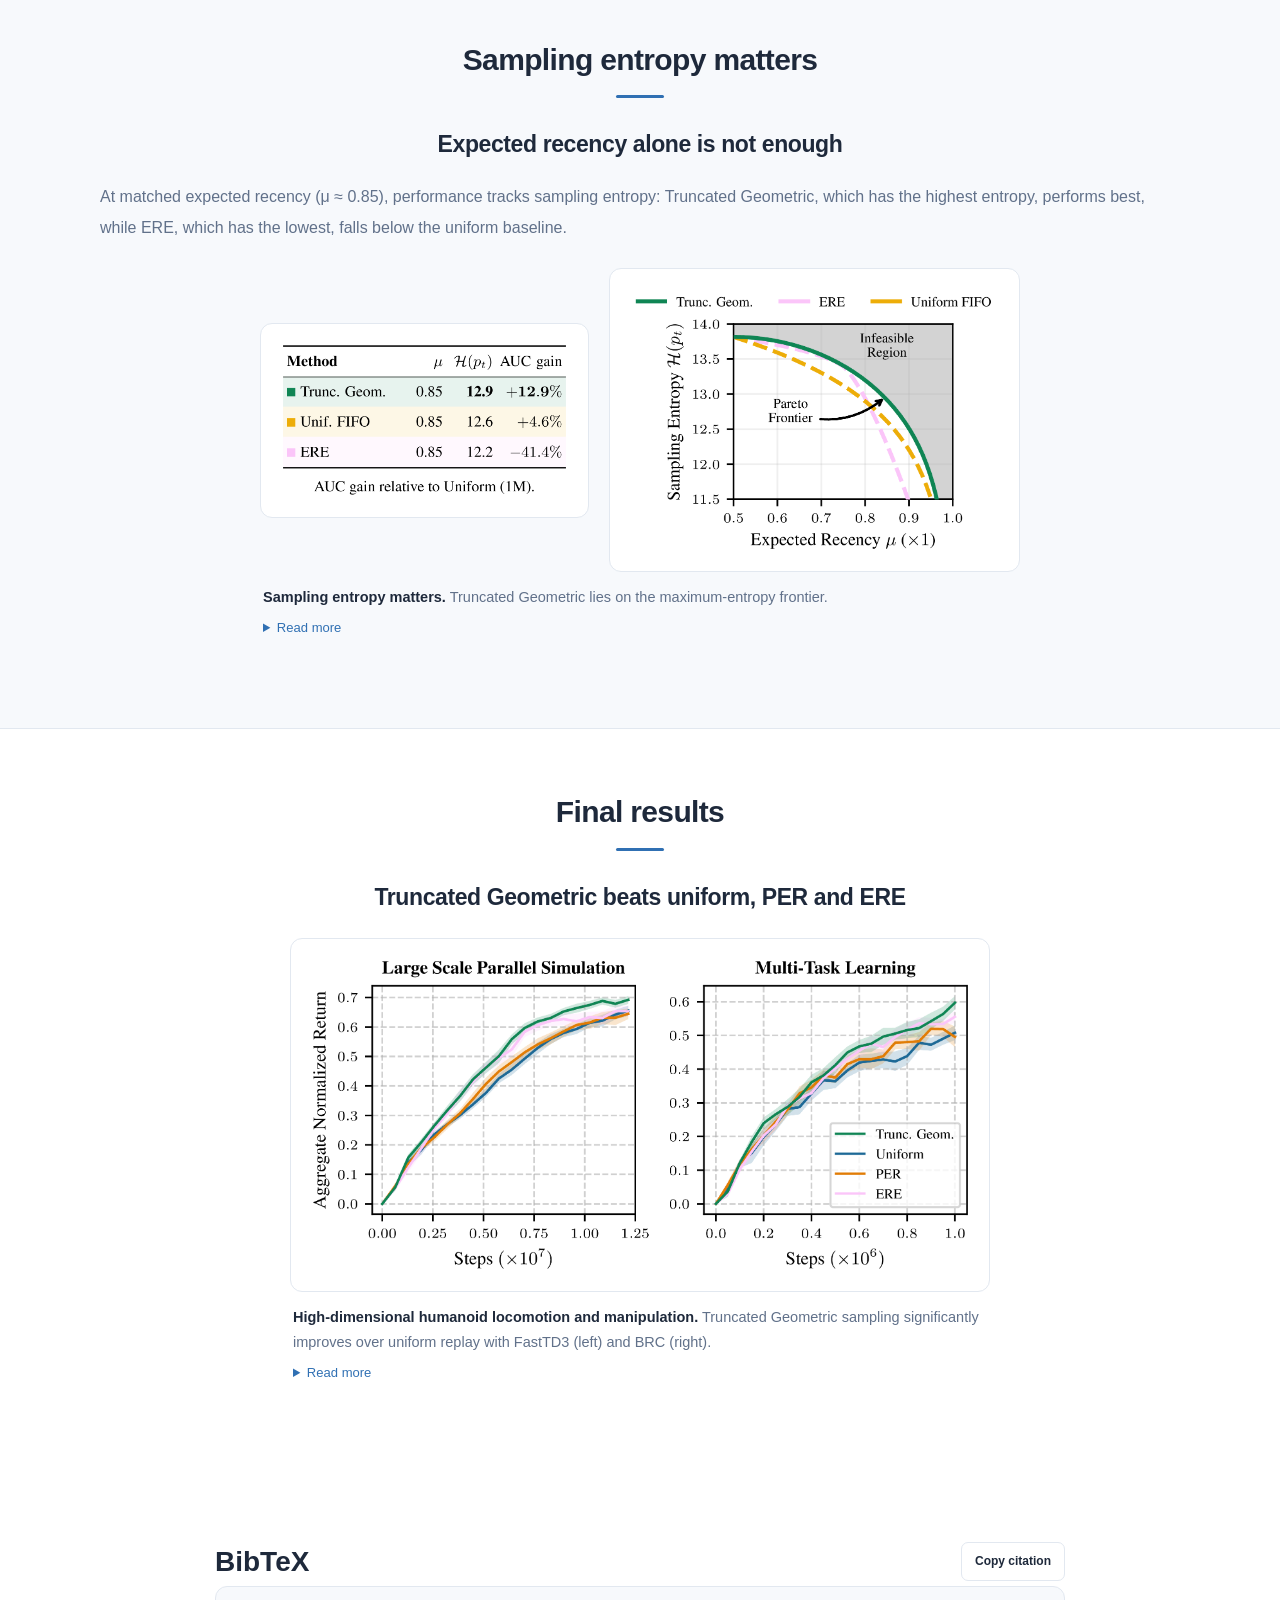
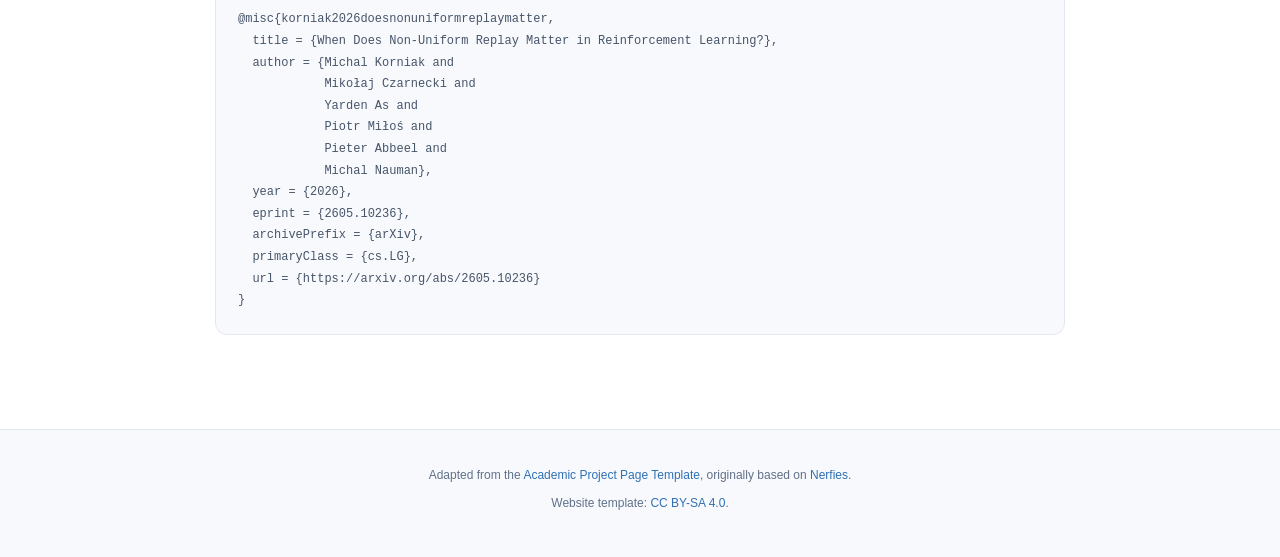
==== commit 837f5d7a: "Add homepage links for Michal Korniak and Yarden As" ====
--- a/index.html
+++ b/index.html
@@ -34,9 +34,9 @@
       <div class="container is-max-desktop has-text-centered">
         <h1 class="title is-1 publication-title" id="paper-title">When Does <span>Non-Uniform Replay Matter</span> in Reinforcement Learning?</h1>
         <p class="publication-venue">NeurIPS 2026 <span>· Spotlight</span></p>
-        <div class="publication-authors"><span class="author"><a href="https://scholar.google.com/citations?user=Yi5a9uAAAAAJ&hl=en">Michal Korniak</a><sup>1,2,†</sup></span>
+        <div class="publication-authors"><span class="author"><a href="https://scholar.google.com/citations?user=Yi5a9uAAAAAJ&hl=en">Michal Korniak</a><sup>1,2,†</sup> <a class="home-link" href="https://m-korniak.github.io" aria-label="Michal Korniak homepage" title="Homepage">🏠</a></span>
 <span class="author"><a href="https://scholar.google.com/citations?user=FpT_lLkAAAAJ&hl=en">Mikołaj Czarnecki</a><sup>2,†</sup></span>
-<span class="author"><a href="https://scholar.google.com/citations?user=Z0qGI_kAAAAJ&hl=en">Yarden As</a><sup>1</sup></span>
+<span class="author"><a href="https://scholar.google.com/citations?user=Z0qGI_kAAAAJ&hl=en">Yarden As</a><sup>1</sup> <a class="home-link" href="https://yas.pub" aria-label="Yarden As homepage" title="Homepage">🏠</a></span>
 <span class="author"><a href="https://scholar.google.com/citations?user=Se68XecAAAAJ&hl=en">Piotr Miłoś</a><sup>2</sup></span>
 <span class="author"><a href="https://scholar.google.com/citations?user=vtwH6GkAAAAJ&hl=en">Pieter Abbeel</a><sup>3,4</sup></span>
 <span class="author"><a href="https://scholar.google.com/citations?user=GnEVRtQAAAAJ&hl=en">Michal Nauman</a><sup>2,3</sup></span></div>
--- a/static/css/index.css
+++ b/static/css/index.css
@@ -1182,3 +1182,9 @@
   margin-left: auto;
   margin-right: auto;
 }
+
+.author .home-link {
+  font-size: 0.8em;
+  text-decoration: none;
+  margin-left: 1px;
+}
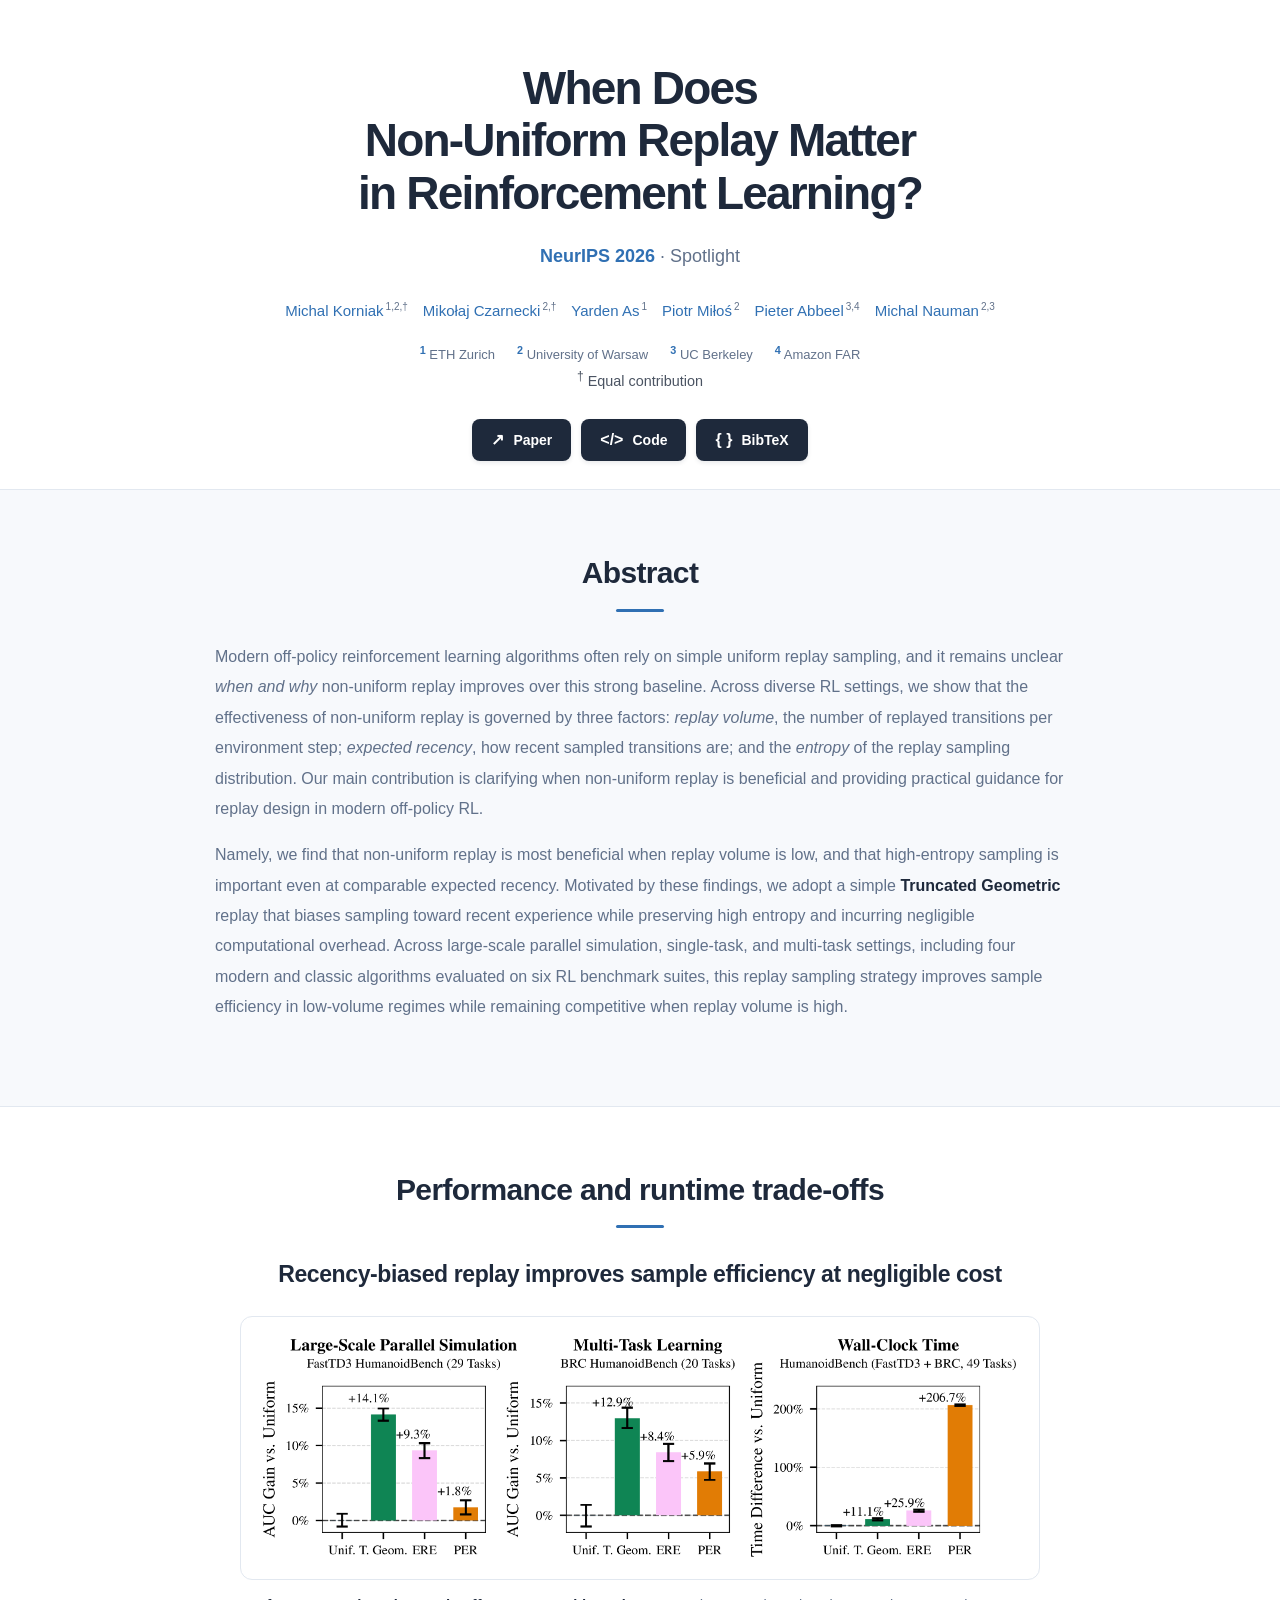
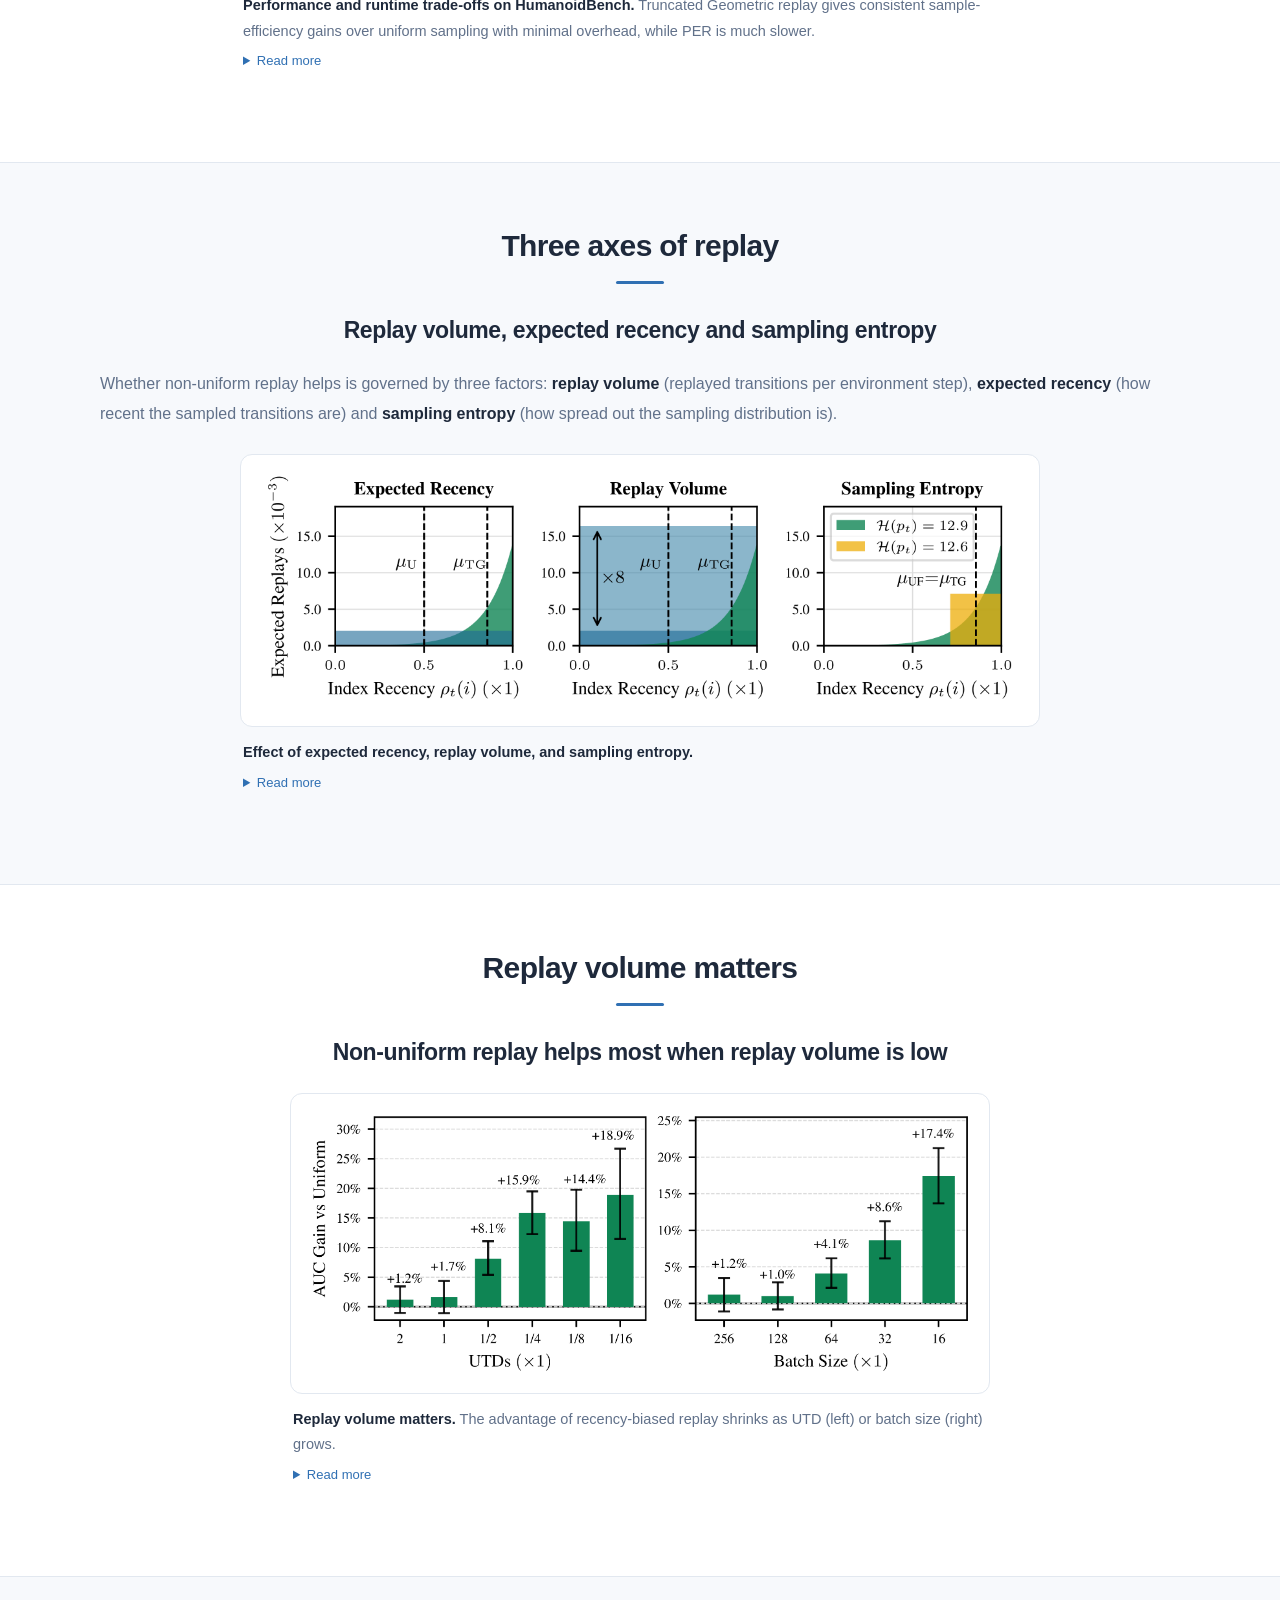
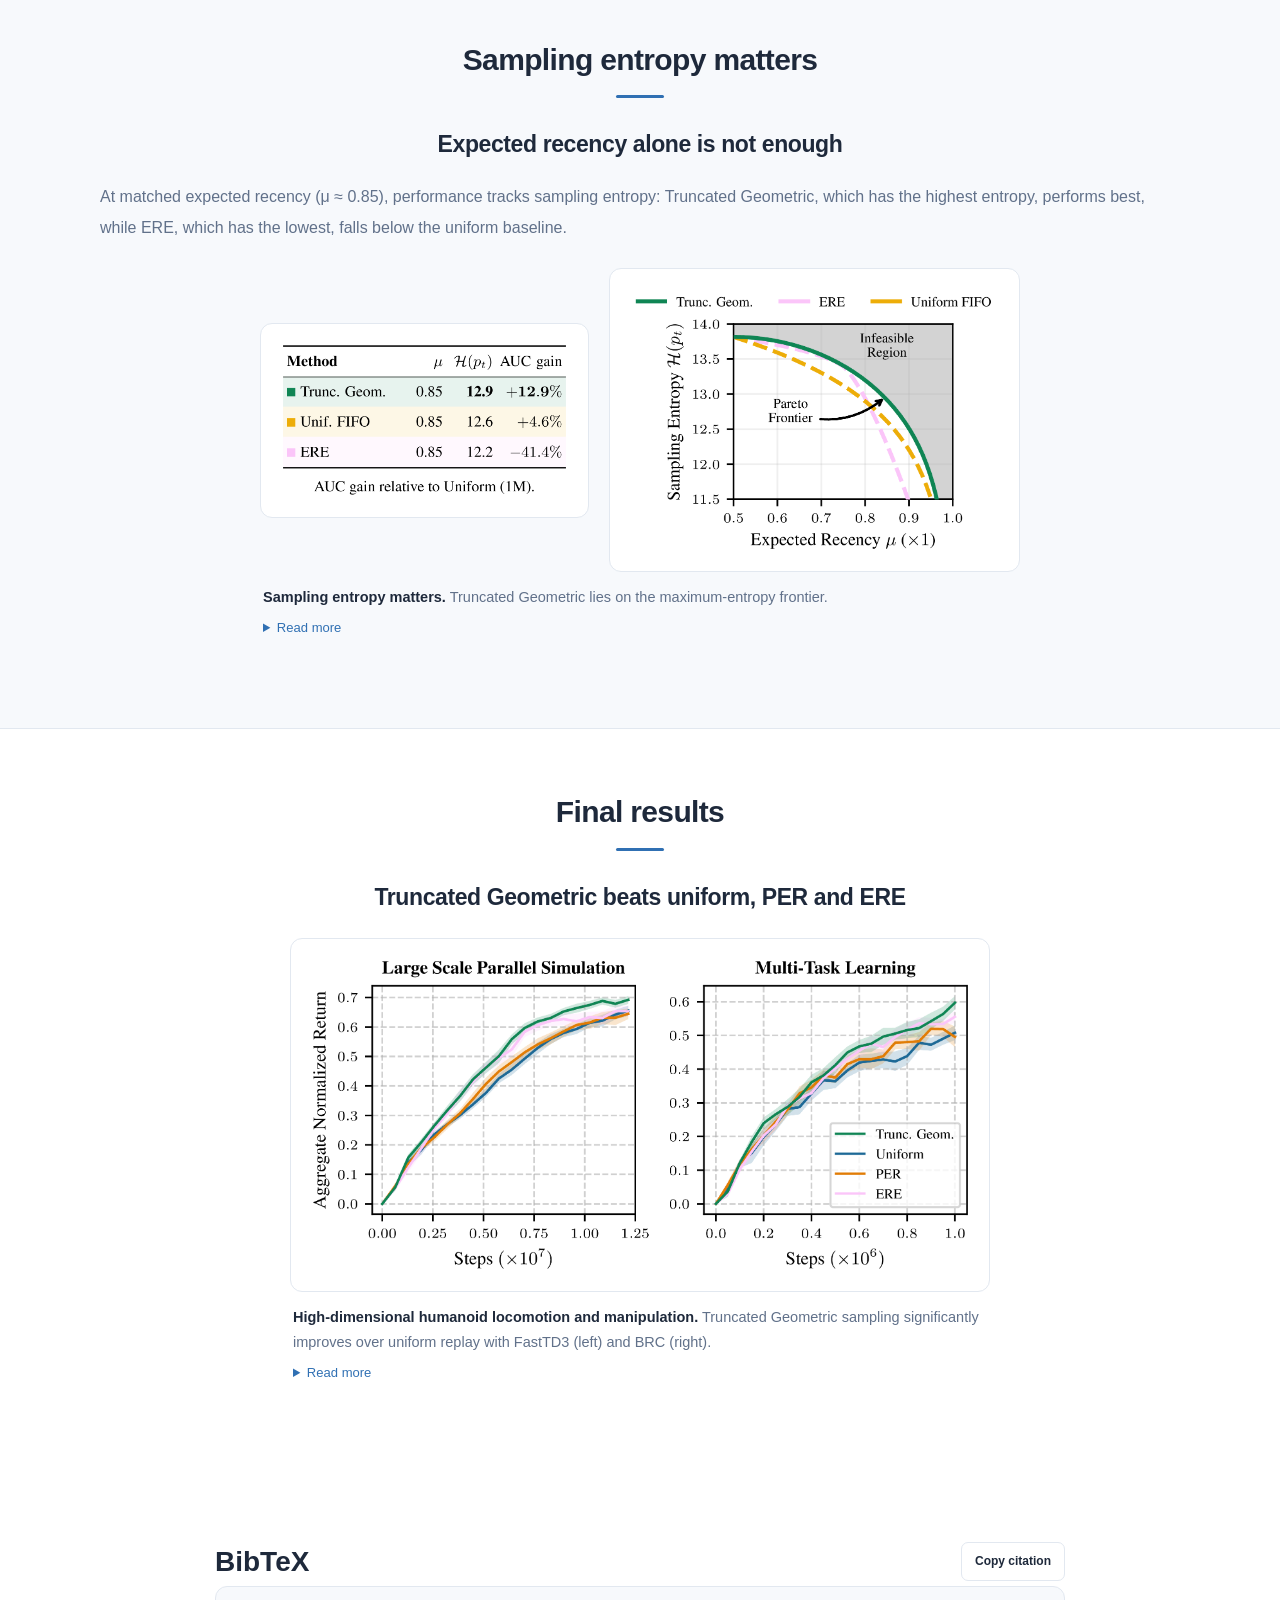
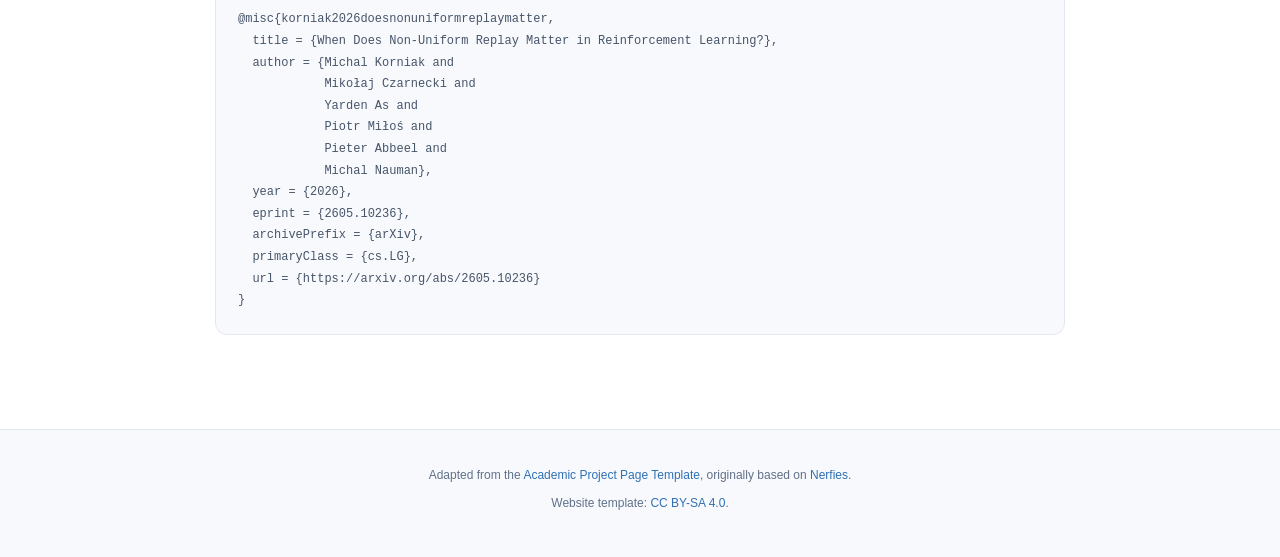
==== commit 4f9a270b: "Point Korniak, As and Abbeel names to personal websites; remove icons" ====
--- a/index.html
+++ b/index.html
@@ -34,11 +34,11 @@
       <div class="container is-max-desktop has-text-centered">
         <h1 class="title is-1 publication-title" id="paper-title">When Does <span>Non-Uniform Replay Matter</span> in Reinforcement Learning?</h1>
         <p class="publication-venue">NeurIPS 2026 <span>· Spotlight</span></p>
-        <div class="publication-authors"><span class="author"><a href="https://scholar.google.com/citations?user=Yi5a9uAAAAAJ&hl=en">Michal Korniak</a><sup>1,2,†</sup> <a class="home-link" href="https://m-korniak.github.io" aria-label="Michal Korniak homepage" title="Homepage">🏠</a></span>
+        <div class="publication-authors"><span class="author"><a href="https://m-korniak.github.io">Michal Korniak</a><sup>1,2,†</sup></span>
 <span class="author"><a href="https://scholar.google.com/citations?user=FpT_lLkAAAAJ&hl=en">Mikołaj Czarnecki</a><sup>2,†</sup></span>
-<span class="author"><a href="https://scholar.google.com/citations?user=Z0qGI_kAAAAJ&hl=en">Yarden As</a><sup>1</sup> <a class="home-link" href="https://yas.pub" aria-label="Yarden As homepage" title="Homepage">🏠</a></span>
+<span class="author"><a href="https://yas.pub">Yarden As</a><sup>1</sup></span>
 <span class="author"><a href="https://scholar.google.com/citations?user=Se68XecAAAAJ&hl=en">Piotr Miłoś</a><sup>2</sup></span>
-<span class="author"><a href="https://scholar.google.com/citations?user=vtwH6GkAAAAJ&hl=en">Pieter Abbeel</a><sup>3,4</sup></span>
+<span class="author"><a href="https://people.eecs.berkeley.edu/~pabbeel/">Pieter Abbeel</a><sup>3,4</sup></span>
 <span class="author"><a href="https://scholar.google.com/citations?user=GnEVRtQAAAAJ&hl=en">Michal Nauman</a><sup>2,3</sup></span></div>
         <div class="affiliations"><ol><li><sup>1</sup> ETH Zurich</li>
 <li><sup>2</sup> University of Warsaw</li>
--- a/static/css/index.css
+++ b/static/css/index.css
@@ -1182,9 +1182,3 @@
   margin-left: auto;
   margin-right: auto;
 }
-
-.author .home-link {
-  font-size: 0.8em;
-  text-decoration: none;
-  margin-left: 1px;
-}
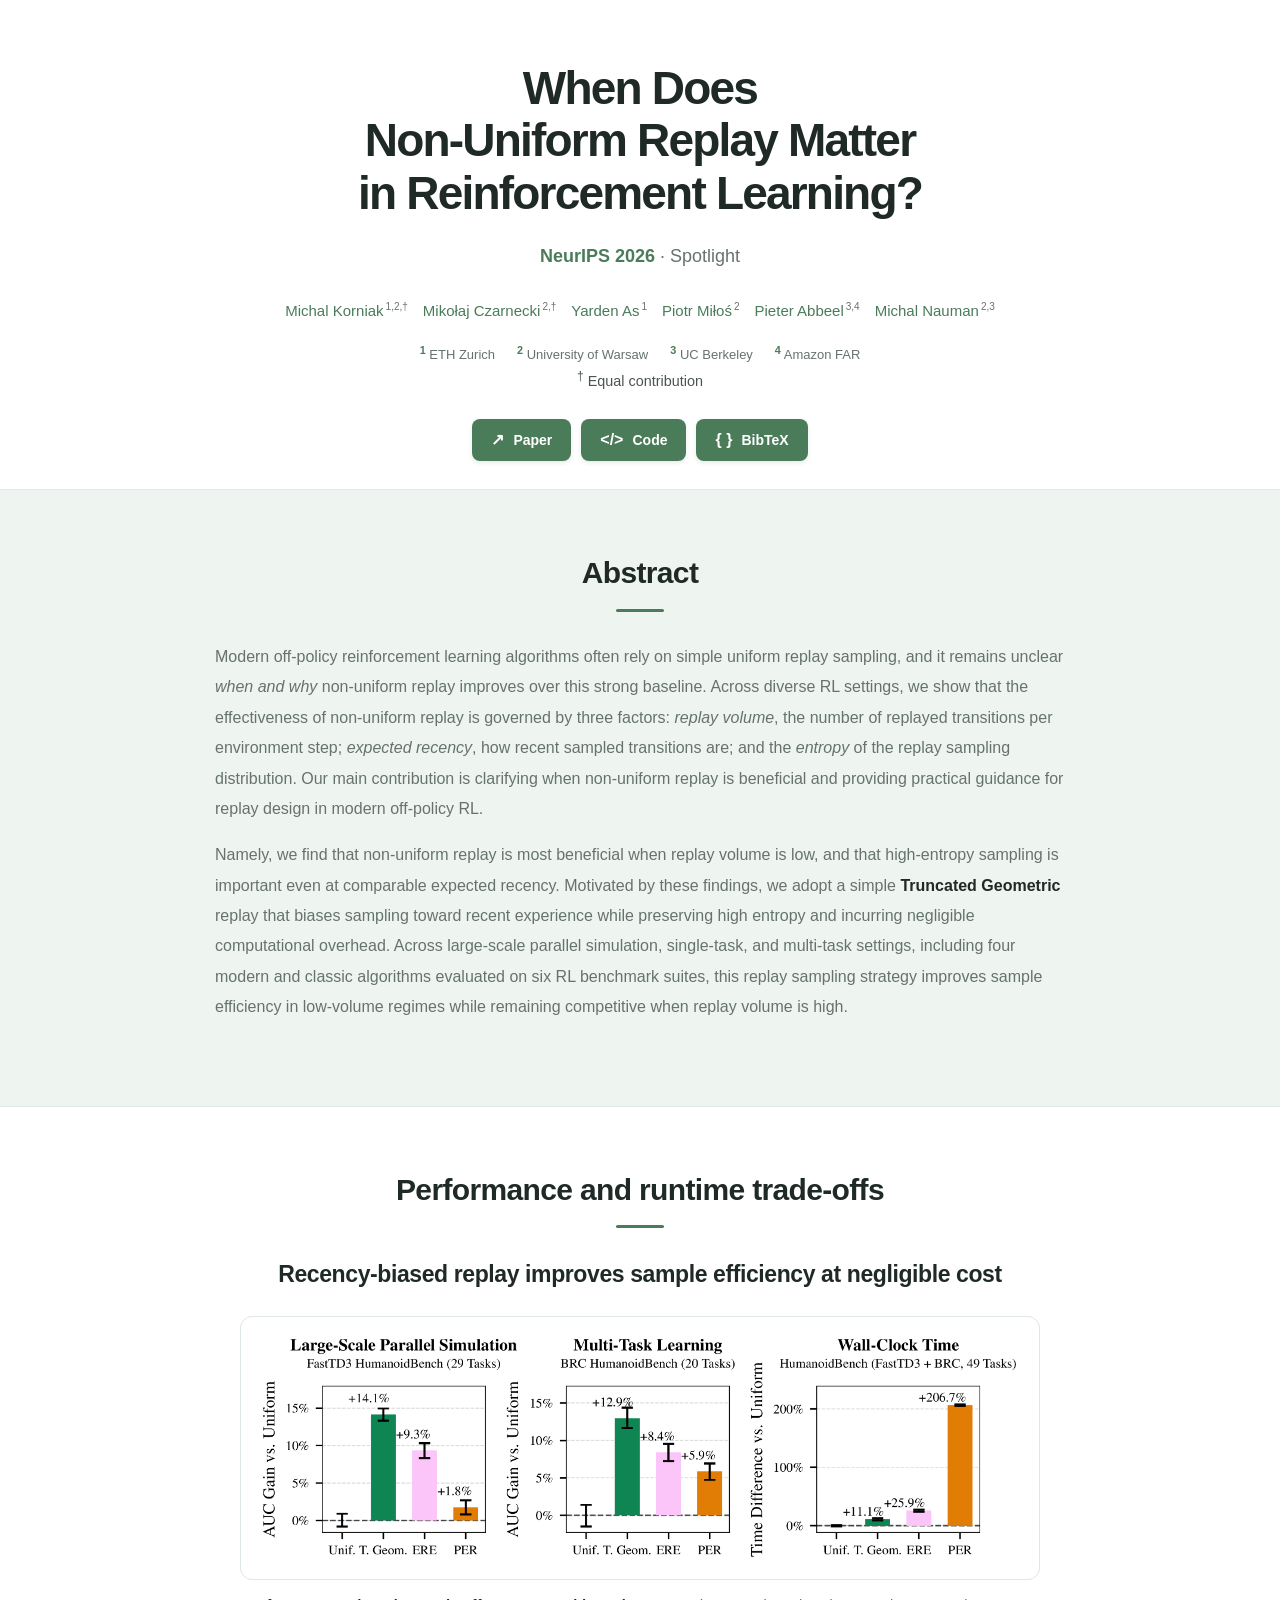
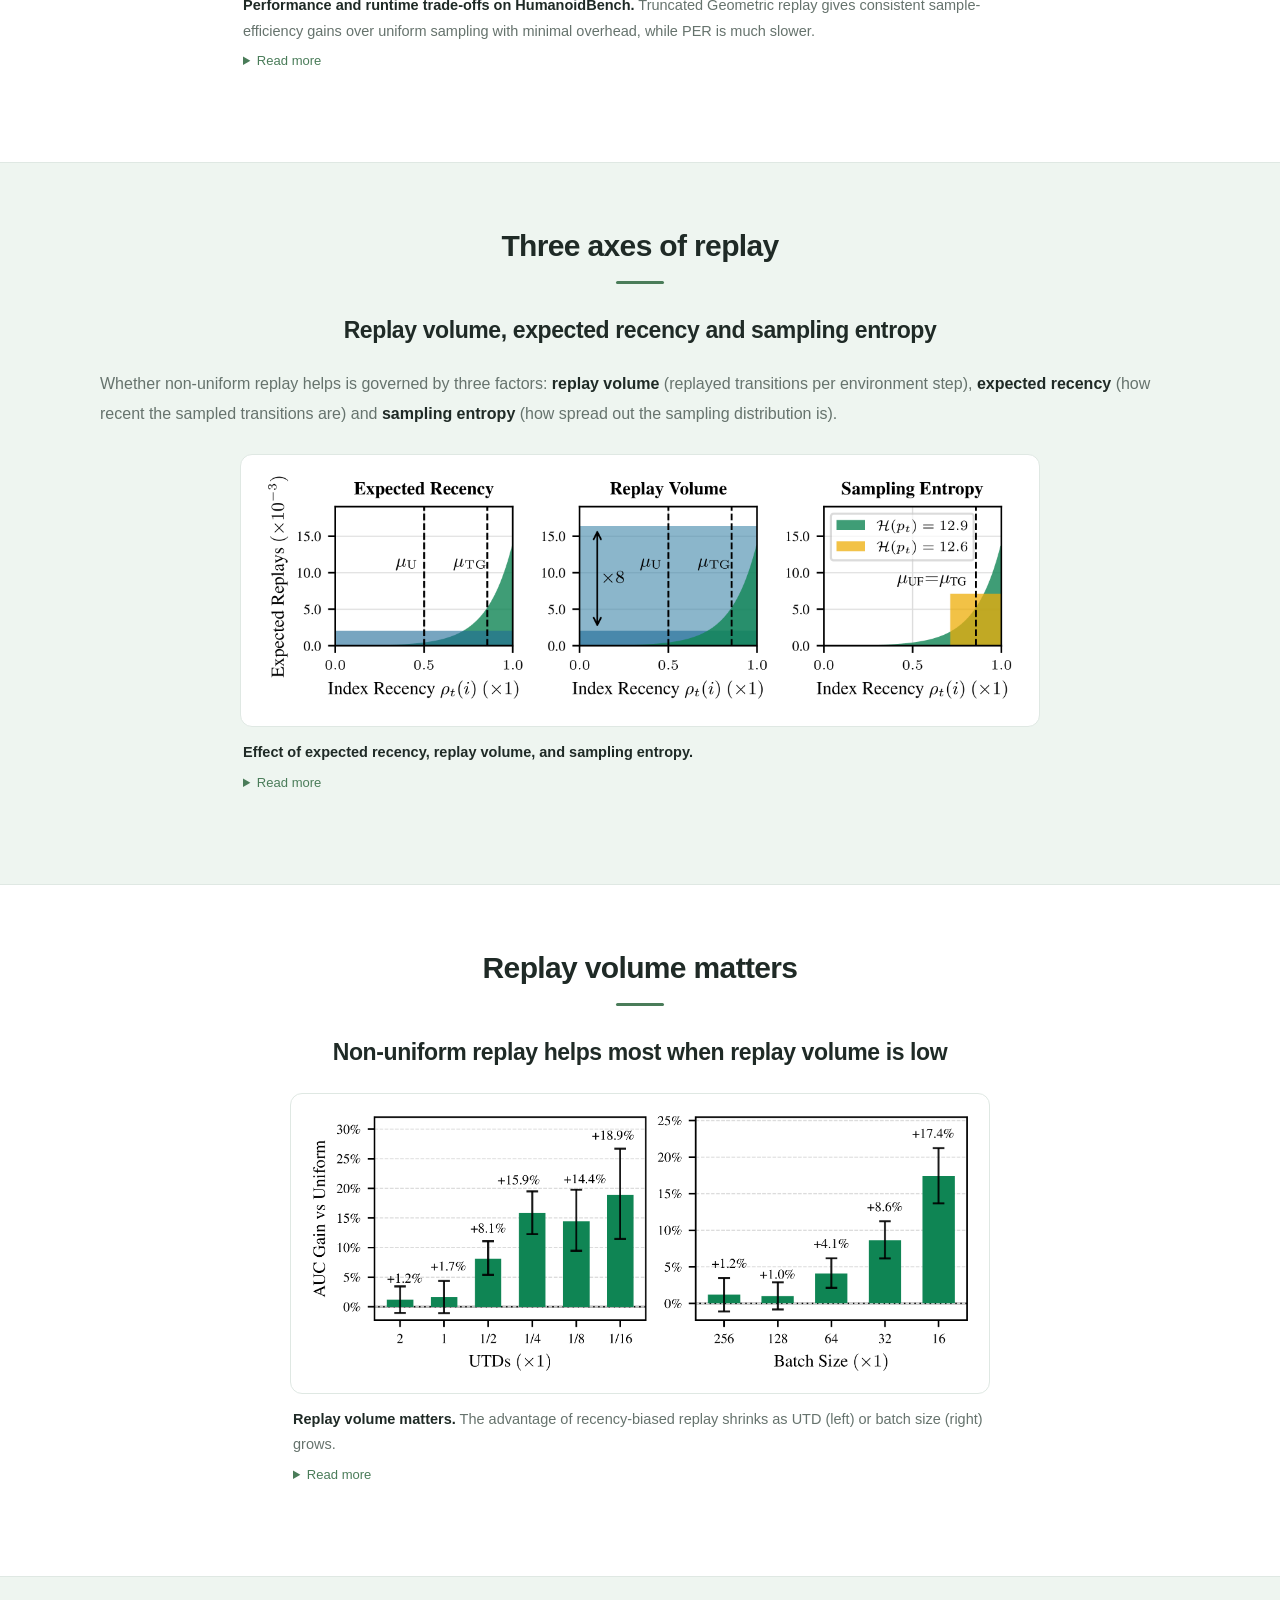
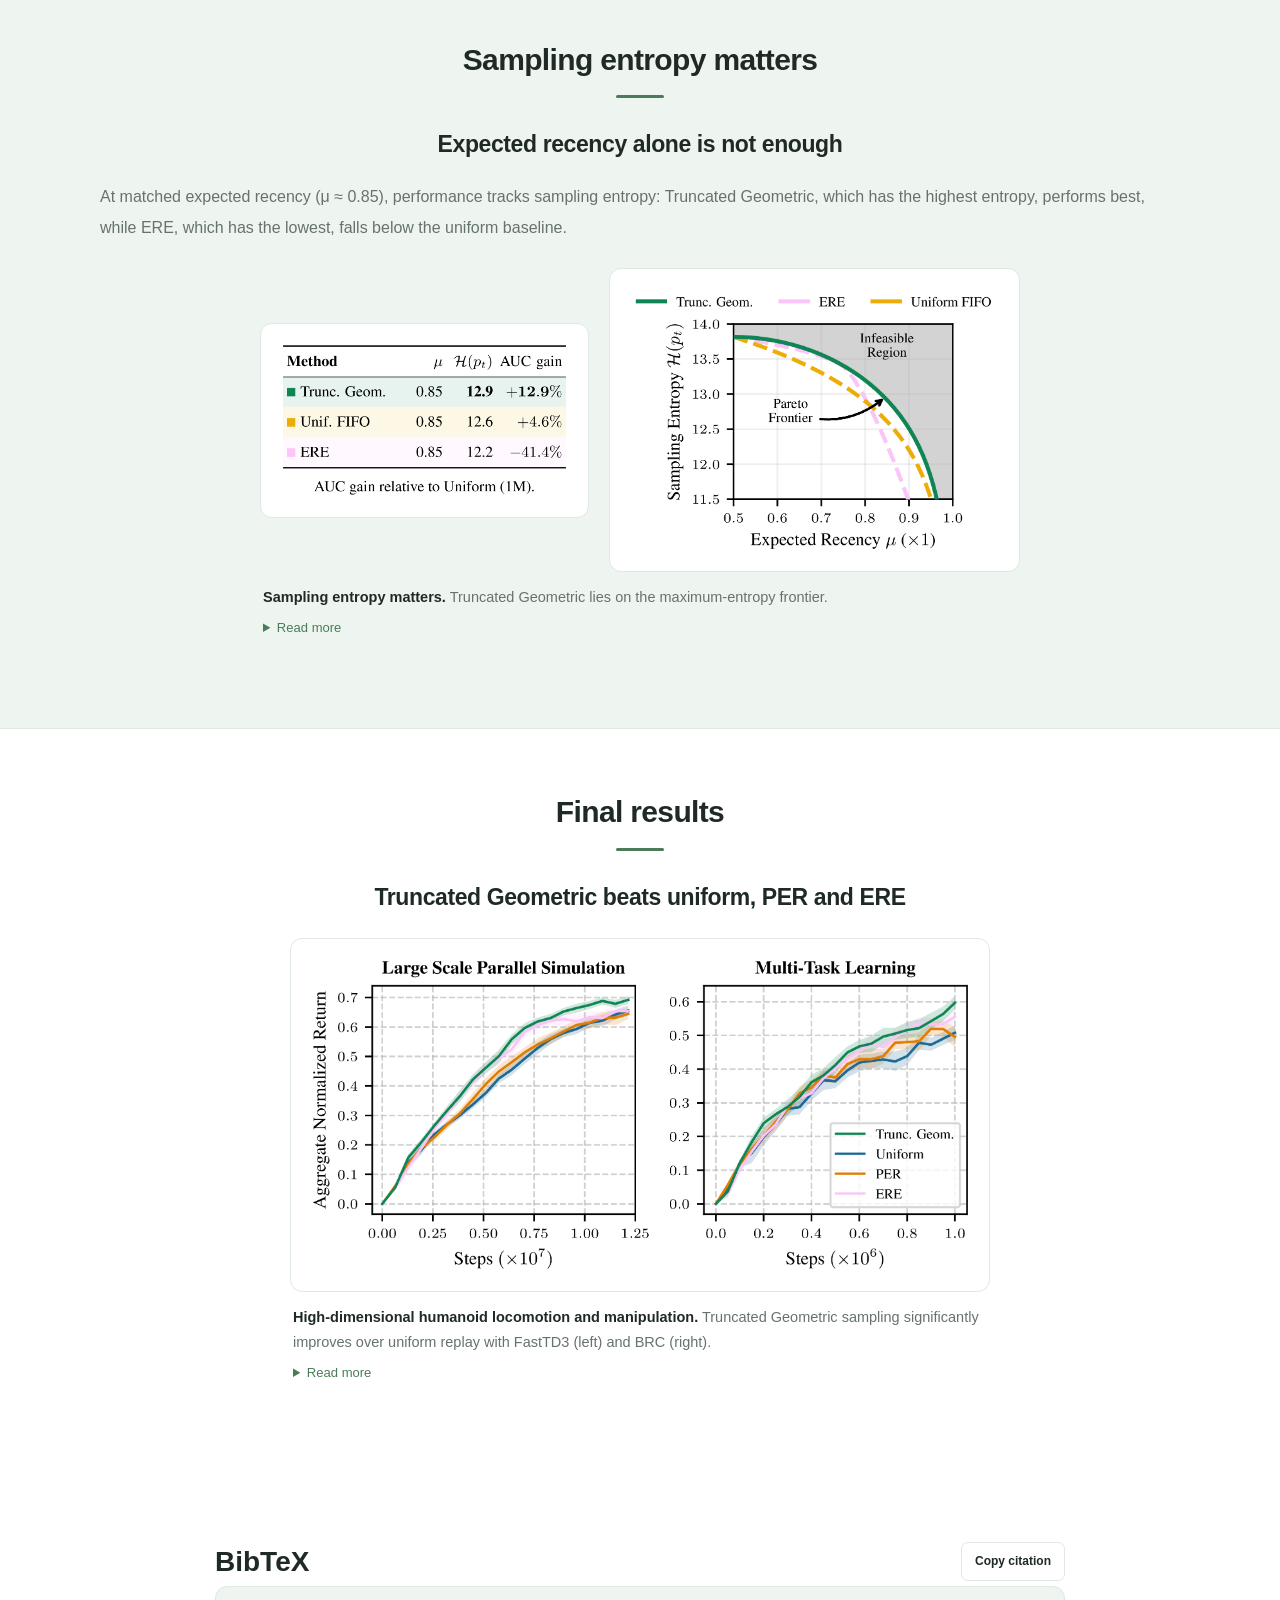
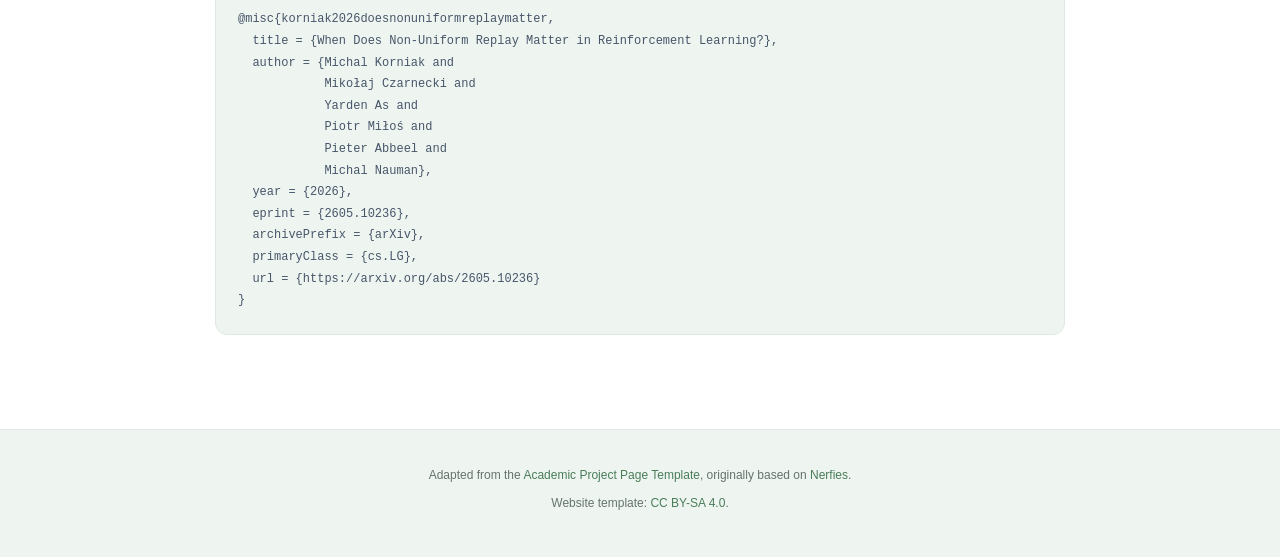
==== commit 82142ff0: "Switch palette to green theme" ====
--- a/index.html
+++ b/index.html
@@ -5,7 +5,7 @@
   <meta name="viewport" content="width=device-width, initial-scale=1">
   <title>When Does Non-Uniform Replay Matter in Reinforcement Learning?</title>
   <meta name="description" content="Replay volume, expected recency and sampling entropy determine when non-uniform replay helps off-policy RL. NeurIPS 2026 Spotlight.">
-  <meta name="theme-color" content="#3070b3">
+  <meta name="theme-color" content="#4a7c59">
   <meta property="og:type" content="article">
   <meta property="og:title" content="When Does Non-Uniform Replay Matter in Reinforcement Learning?">
   <meta property="og:description" content="Replay volume, expected recency and sampling entropy determine when non-uniform replay helps off-policy RL.">
@@ -23,7 +23,7 @@
   <link rel="icon" type="image/png" href="static/images/favicon.png">
   <link rel="apple-touch-icon" href="static/images/apple-touch-icon.png">
   <link rel="stylesheet" href="static/css/bulma.min.css">
-  <link rel="stylesheet" href="static/css/index.css">
+  <link rel="stylesheet" href="static/css/index.css?v=2">
   <script defer src="static/js/index.js"></script>
 </head>
 <body>
--- a/static/css/index.css
+++ b/static/css/index.css
@@ -1,10 +1,11 @@
 /* Adapted from the supplied academic project page; see footer for attribution. */
 :root {
-  --primary:#3070b3;
-  --ink:#1e293b;
-  --muted:#61718a;
-  --light:#f7f9fc;
-  --line:#e2e8f0;
+  --primary:#4a7c59;
+  --primary-dark:#365c42;
+  --ink:#1f2a26;
+  --muted:#66736d;
+  --light:#eef5f0;
+  --line:#dfe8e3;
   --orange:#c96909;
   --blue:#236a9a;
   --radius:12px;
@@ -26,7 +27,7 @@
   text-decoration:none;
 }
 a:hover {
-  color:#154a82;
+  color:var(--primary-dark);
   text-decoration:underline;
 }
 button,a,summary {
@@ -37,7 +38,7 @@
   cursor:pointer;
 }
 a:focus-visible,button:focus-visible,summary:focus-visible {
-  outline:3px solid #3070b3;
+  outline:3px solid var(--primary);
   outline-offset:5px;
 }
 strong {
@@ -150,7 +151,7 @@
   margin-top:25px;
 }
 .button.is-dark {
-  background:var(--ink);
+  background:var(--primary);
   border:0;
   border-radius:8px;
   font-size:14px;
@@ -163,7 +164,7 @@
   color:white;
 }
 .button.is-dark:hover {
-  background:var(--primary);
+  background:var(--primary-dark);
   transform:translateY(-2px);
   text-decoration:none;
 }
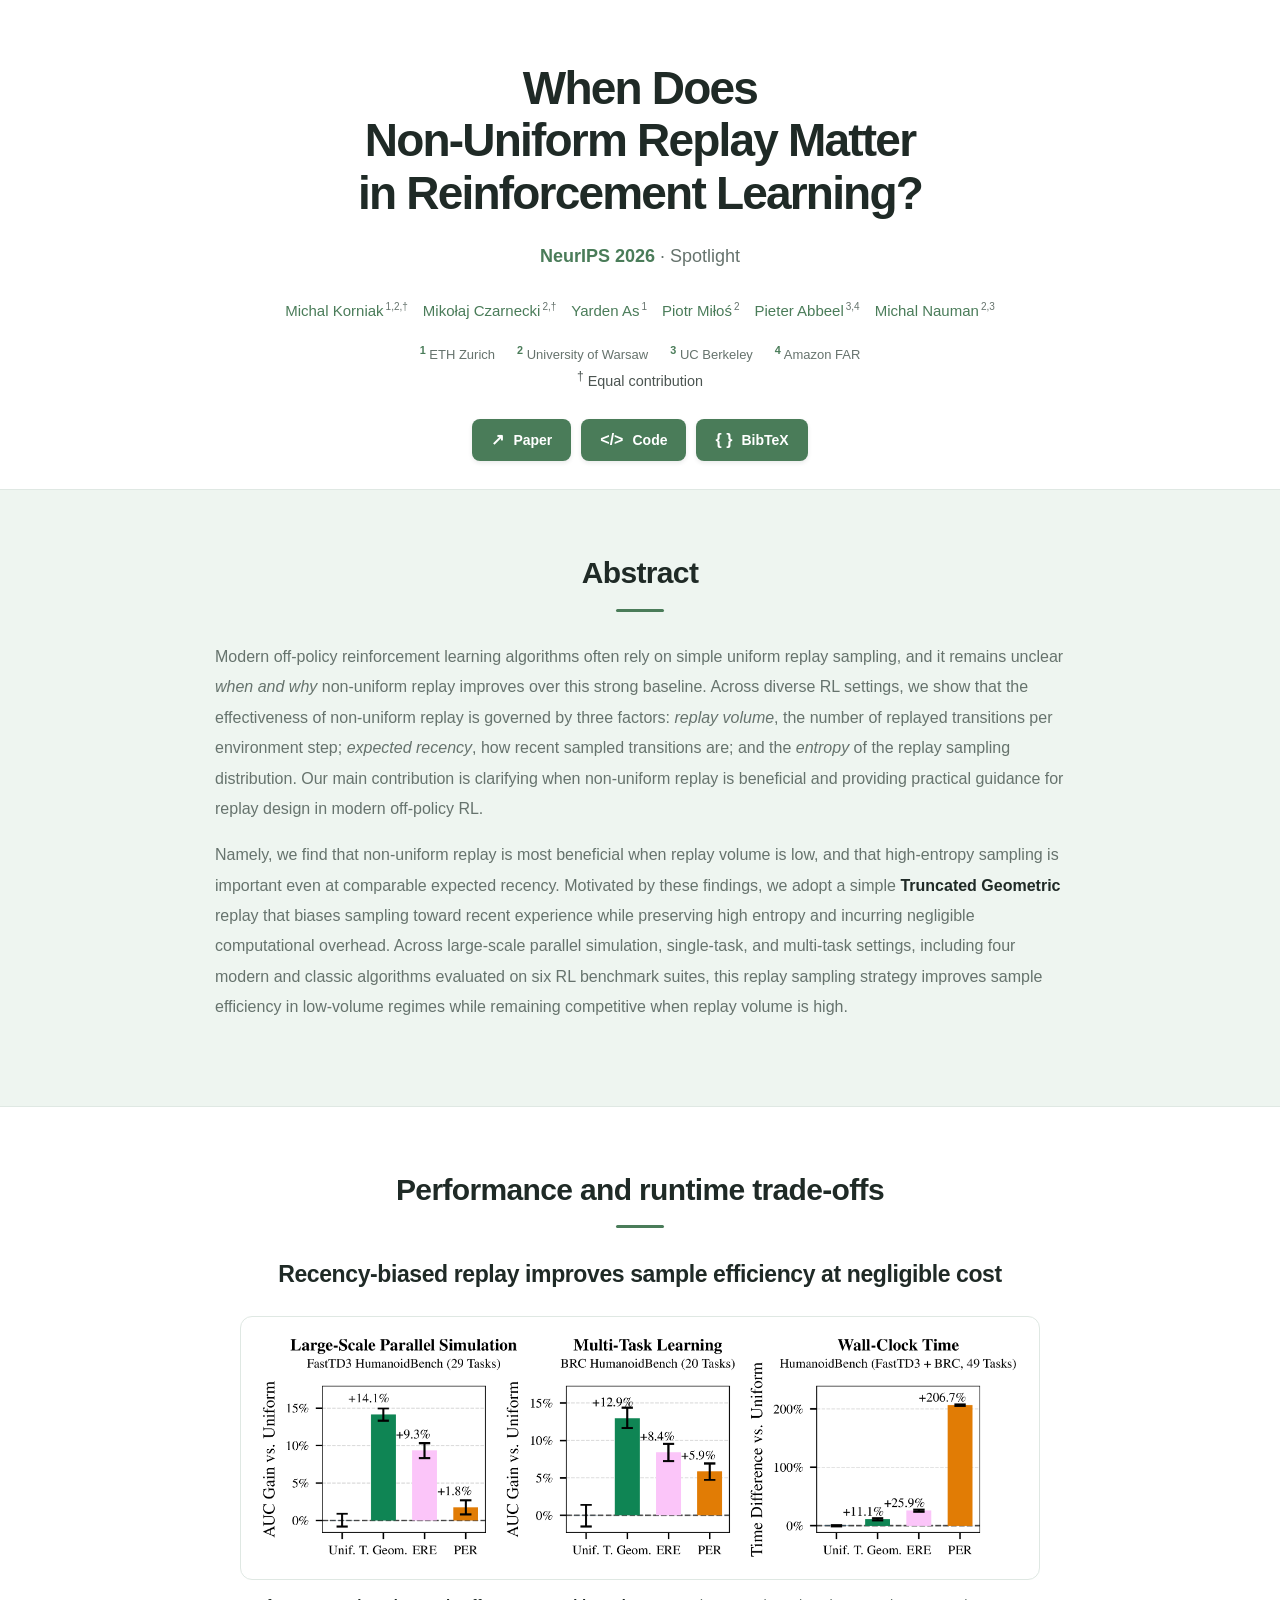
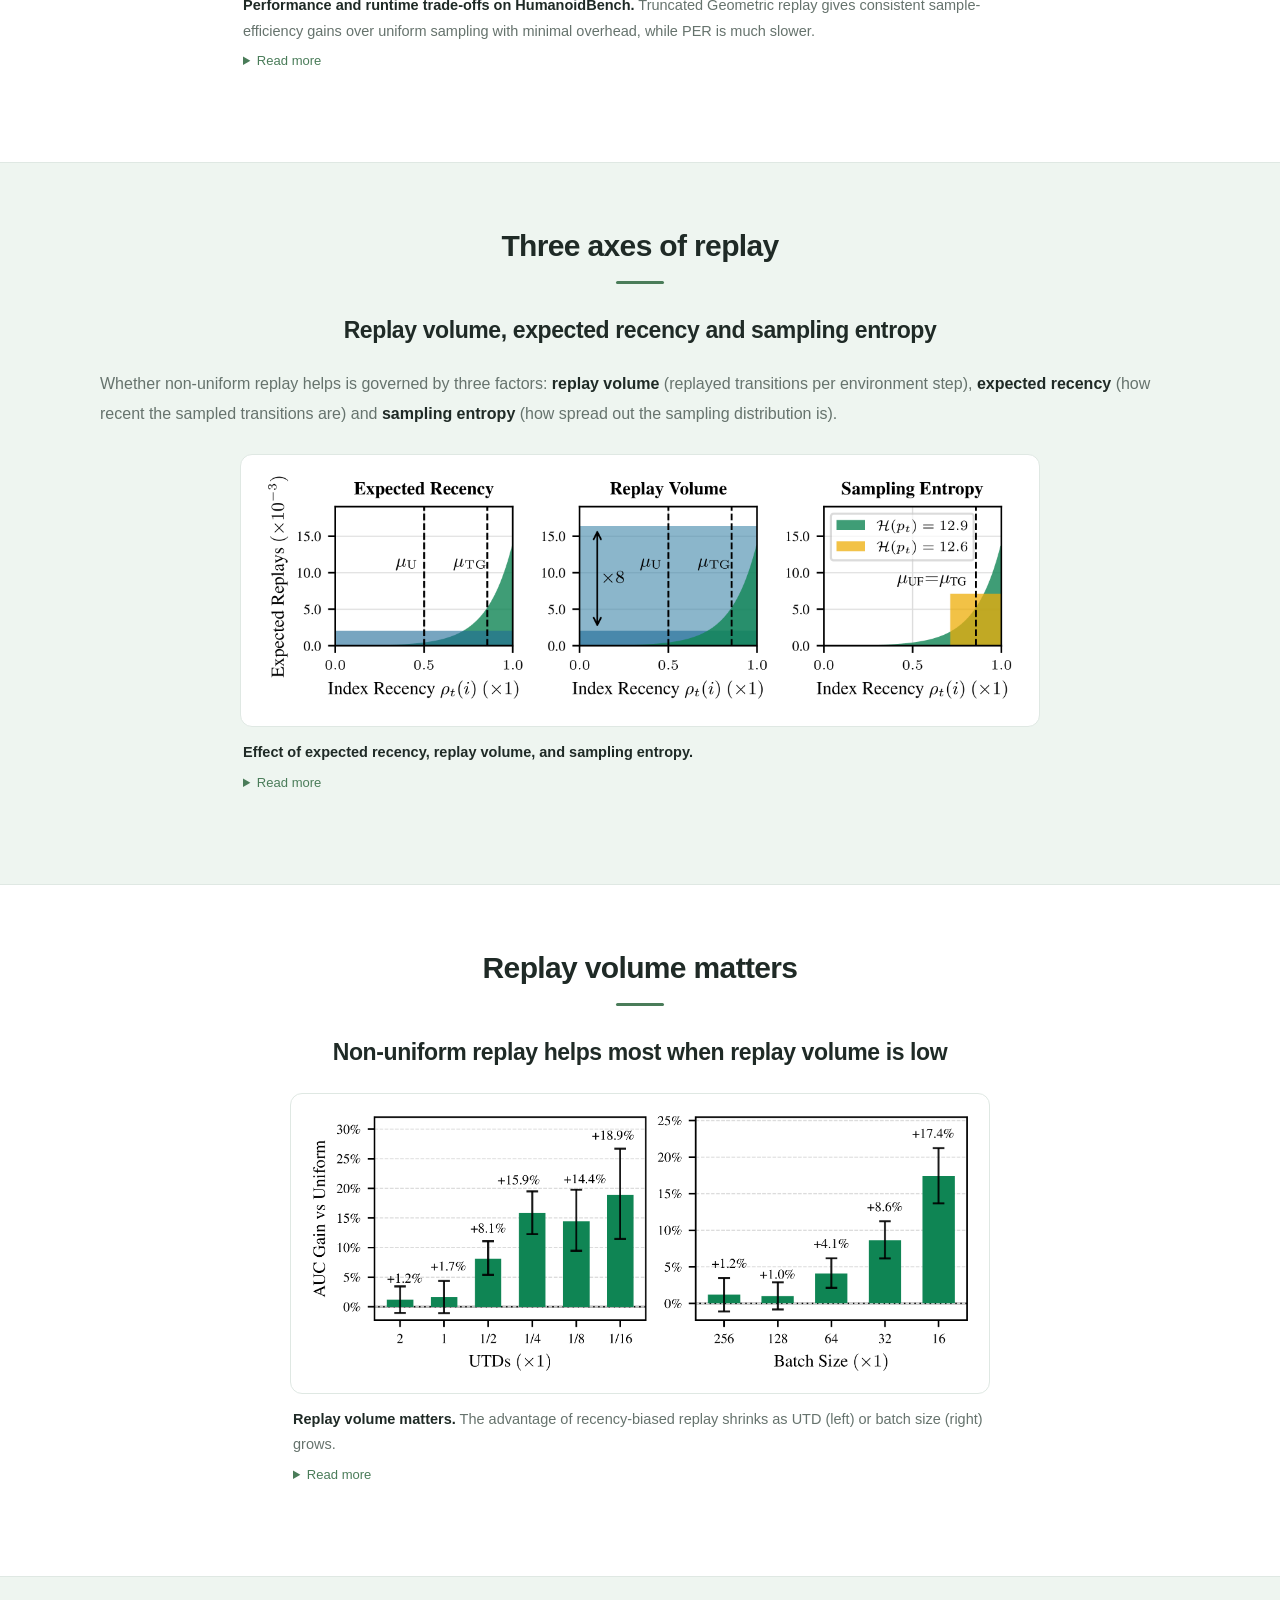
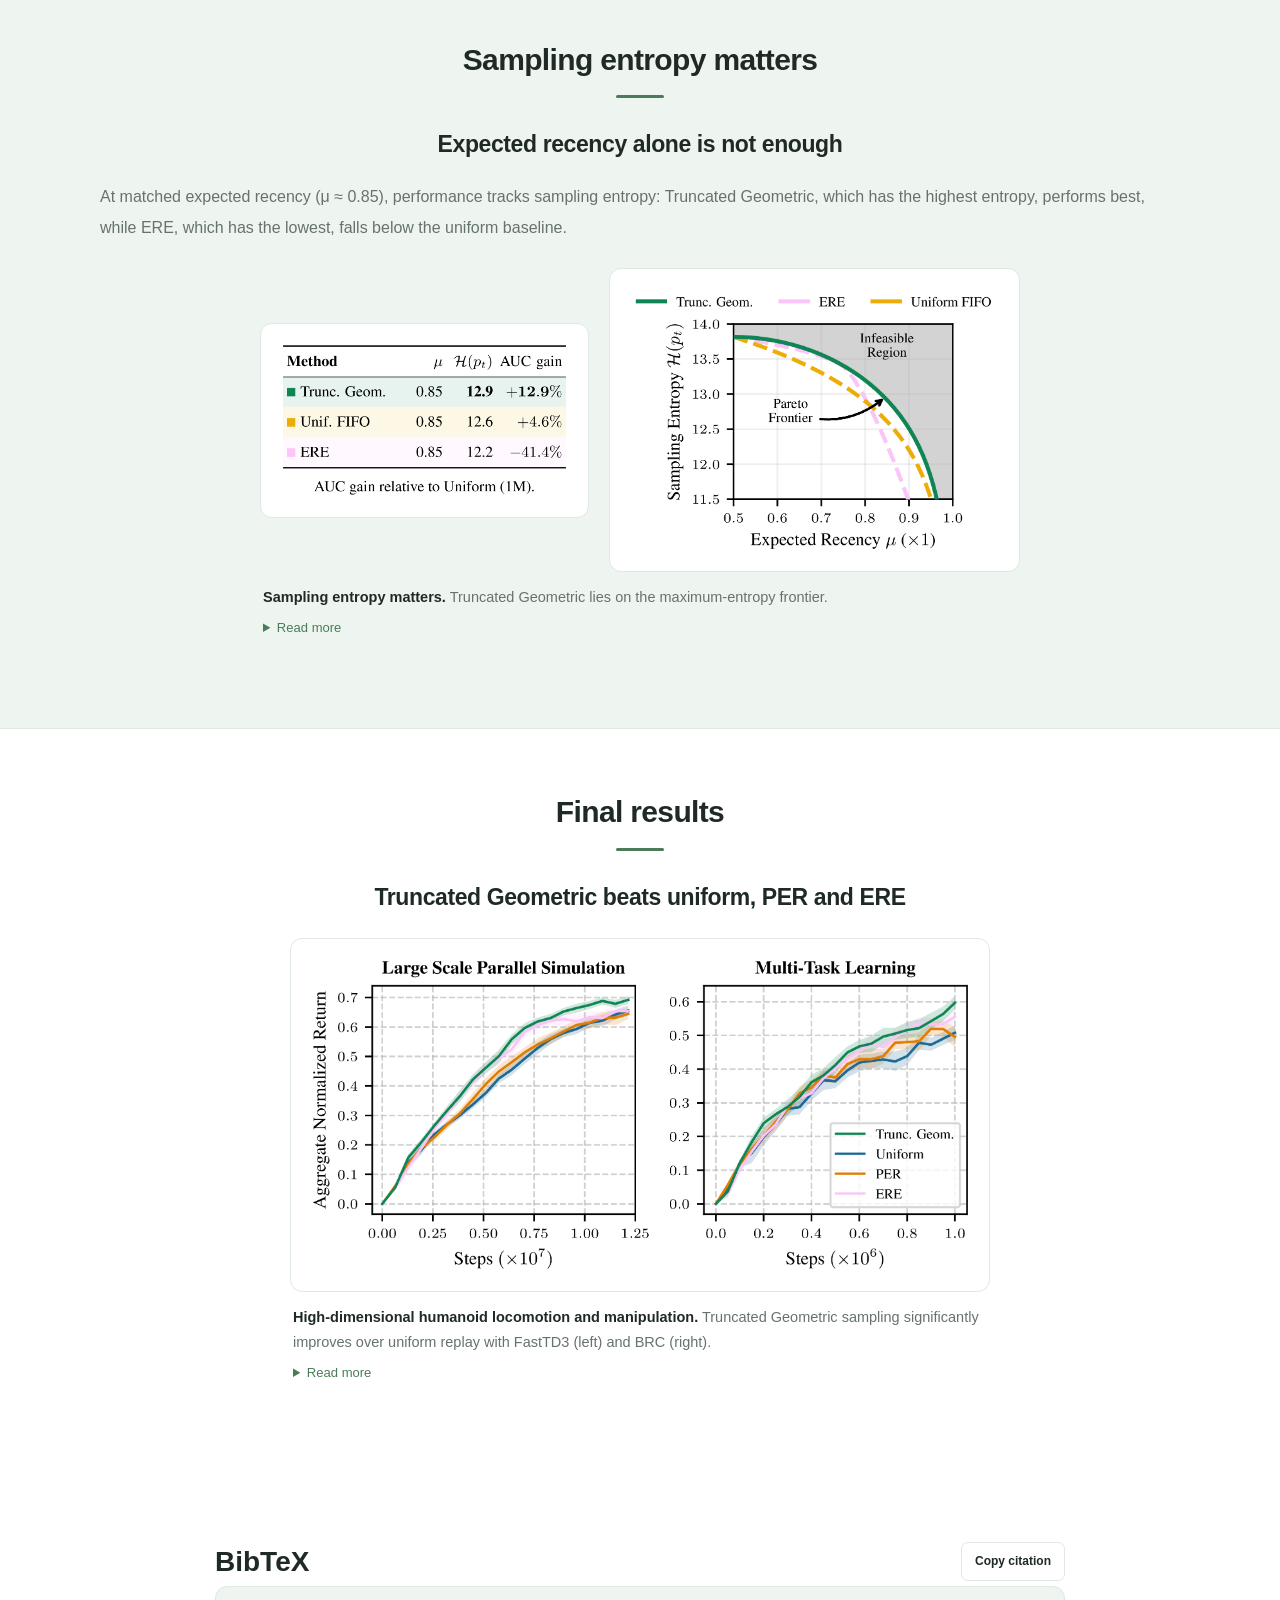
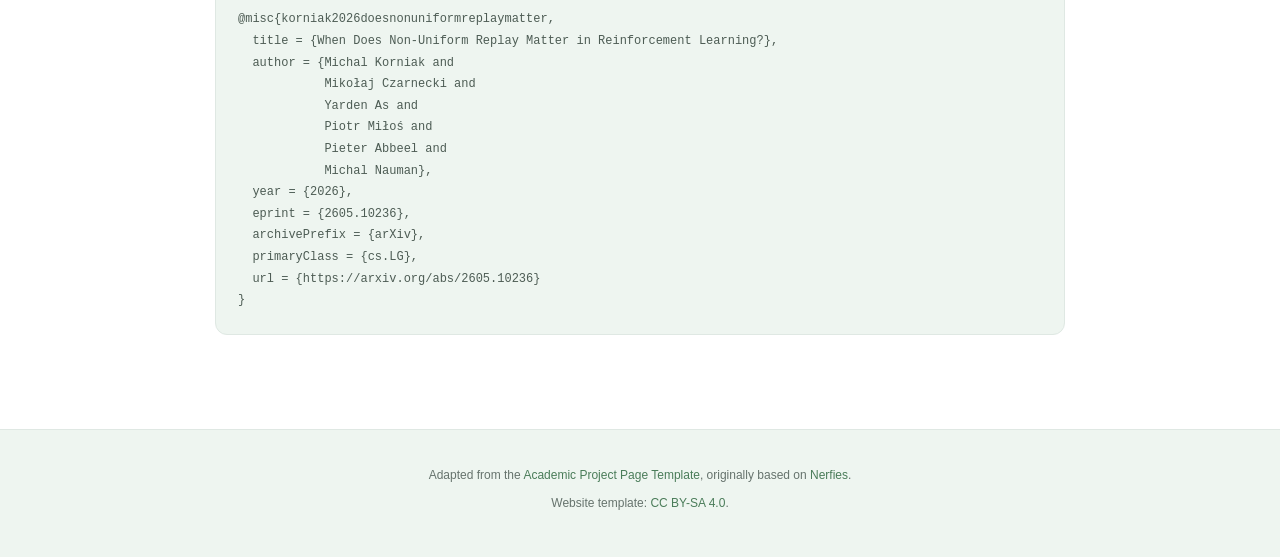
==== commit deaa18d4: "Replace remaining blue-grey shades with green palette" ====
--- a/index.html
+++ b/index.html
@@ -23,7 +23,7 @@
   <link rel="icon" type="image/png" href="static/images/favicon.png">
   <link rel="apple-touch-icon" href="static/images/apple-touch-icon.png">
   <link rel="stylesheet" href="static/css/bulma.min.css">
-  <link rel="stylesheet" href="static/css/index.css?v=2">
+  <link rel="stylesheet" href="static/css/index.css?v=3">
   <script defer src="static/js/index.js"></script>
 </head>
 <body>
--- a/static/css/index.css
+++ b/static/css/index.css
@@ -7,7 +7,7 @@
   --light:#eef5f0;
   --line:#dfe8e3;
   --orange:#c96909;
-  --blue:#236a9a;
+  --blue:#4a7c59;
   --radius:12px;
 }
 html {
@@ -159,7 +159,7 @@
   padding:0 19px;
   height:42px;
   gap:9px;
-  box-shadow:0 2px 4px #15223618;
+  box-shadow:0 2px 4px #1f2a2618;
   transition:background .2s,transform .2s;
   color:white;
 }
@@ -343,7 +343,7 @@
   margin:4px 0 13px;
 }
 .task-group+.task-group {
-  border-left:1px dashed #cbd5e1;
+  border-left:1px dashed #cfdcd4;
   padding-left:23px;
 }
 .scene-grid {
@@ -373,7 +373,7 @@
   left:0;
   right:0;
   padding:5px 9px;
-  background:linear-gradient(transparent,#0f172acc);
+  background:linear-gradient(transparent,#101c16cc);
   color:#fff;
   font-size:10px;
   font-weight:600;
@@ -396,7 +396,7 @@
   transition:box-shadow .2s;
 }
 .figure-link:hover {
-  box-shadow:0 5px 20px #1e293b0d;
+  box-shadow:0 5px 20px #1f2a260d;
 }
 .figure-link img {
   width:100%;
@@ -510,7 +510,7 @@
   padding:22px;
   font-size:12px;
   line-height:1.8;
-  color:#475569;
+  color:#4d5c54;
   white-space:pre-wrap;
   overflow-wrap:anywhere;
   max-height:355px;
@@ -584,7 +584,7 @@
   box-shadow:0 20px 80px #0003;
 }
 #figure-dialog::backdrop {
-  background:#0f172bbf;
+  background:#101c16bf;
   backdrop-filter:blur(3px);
 }
 .dialog-toolbar {
@@ -1019,7 +1019,7 @@
   margin-bottom:12px;
 }
 .rollout-toolbar button {
-  border:1px solid #cdd7e4;
+  border:1px solid #cfdcd4;
   border-radius:6px;
   padding:5px 10px;
   color:var(--ink);
@@ -1044,7 +1044,7 @@
   max-height:calc(100svh - 280px);
   margin-inline:auto;
   border-radius:7px;
-  background:#0c141d;
+  background:#101c16;
 }
 .rollout-note {
   color:var(--muted);
